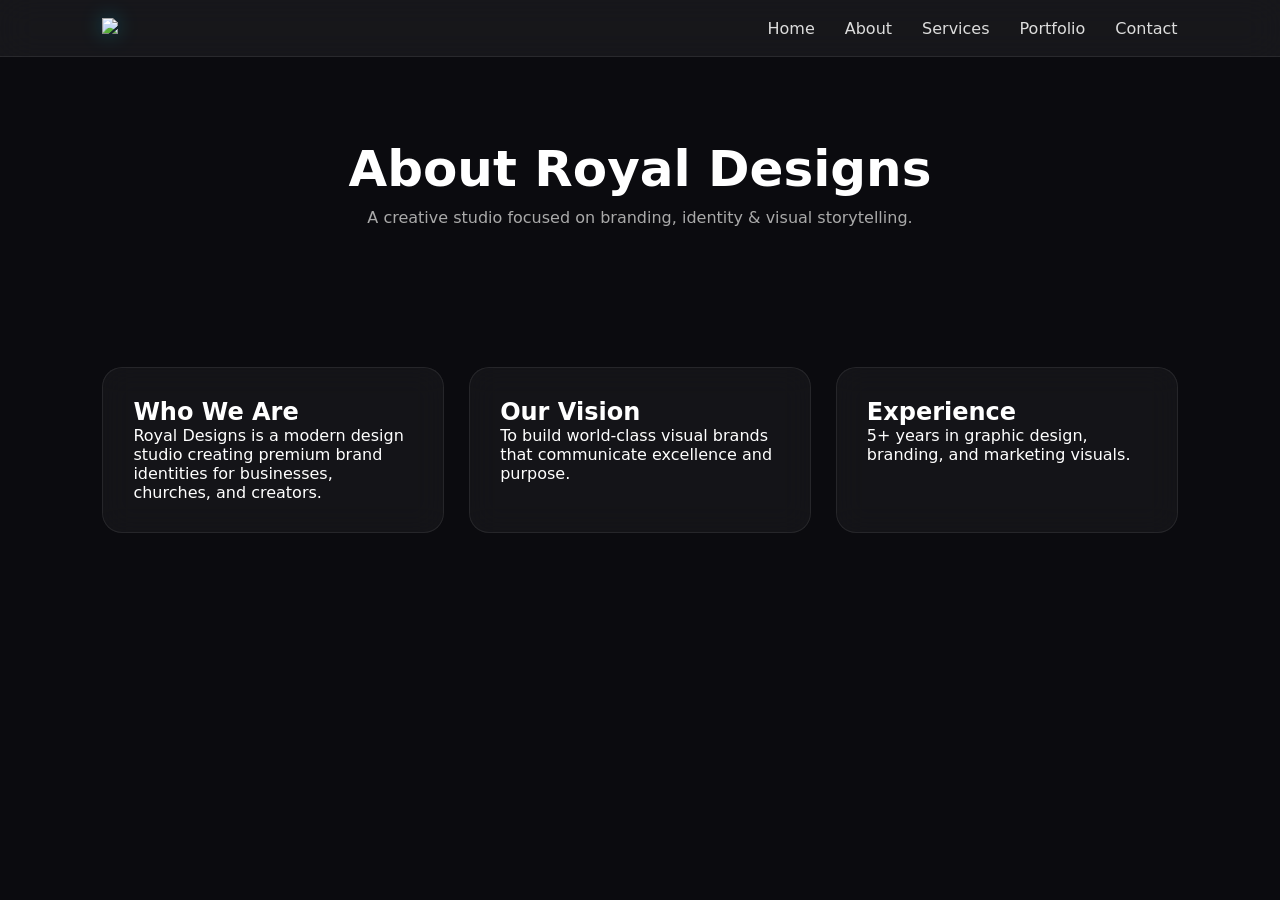
==== about.html @ 1e51bee1 "Add files via upload" ====
<!DOCTYPE html>
<html lang="en">
<head>
<meta charset="UTF-8">
<title>About - Royal Designs</title>
<link rel="stylesheet" href="style.css">
<link href="https://cdnjs.cloudflare.com/ajax/libs/font-awesome/6.7.1/css/all.min.css" rel="stylesheet">
</head>

<body>

<!-- NAV (same as main) -->
<nav>
    <div class="logo">
        <img src="images/logo1.png" class="logo-img">
    </div>

    <ul>
        <li><a href="index.html">Home</a></li>
        <li><a href="about.html">About</a></li>
        <li><a href="services.html">Services</a></li>
        <li><a href="portfolio.html">Portfolio</a></li>
        <li><a href="contact.html">Contact</a></li>
    </ul>
</nav>

<section class="page-hero">
    <h1 class="reveal">About Royal Designs</h1>
    <p class="reveal">A creative studio focused on branding, identity & visual storytelling.</p>
</section>

<section class="glass-section">

<div class="glass-card reveal">
<h2>Who We Are</h2>
<p>Royal Designs is a modern design studio creating premium brand identities for businesses, churches, and creators.</p>
</div>

<div class="glass-card reveal">
<h2>Our Vision</h2>
<p>To build world-class visual brands that communicate excellence and purpose.</p>
</div>

<div class="glass-card reveal">
<h2>Experience</h2>
<p>5+ years in graphic design, branding, and marketing visuals.</p>
</div>

</section>

</body>
</html>
---- style.css ----
*{
margin:0;
padding:0;
box-sizing:border-box;
font-family:Inter, system-ui, -apple-system, BlinkMacSystemFont, "Segoe UI", Roboto, Arial, sans-serif;
}

body{
background:#0b0b0f;
color:white;
overflow-x:hidden;
}

/* NAV - GLASS EFFECT */
nav{
position:fixed;
top:0;
width:100%;
display:flex;
justify-content:space-between;
align-items:center;
padding:18px 8%;
background:rgba(255,255,255,0.05);
backdrop-filter:blur(18px);
border-bottom:1px solid rgba(255,255,255,0.08);
z-index:1000;
}

.logo-img{
width:55px;
filter:drop-shadow(0 0 10px rgba(0,212,255,0.3));
}

nav ul{
display:flex;
list-style:none;
gap:30px;
}

nav ul li a{
color:#ddd;
text-decoration:none;
font-weight:500;
transition:.3s;
position:relative;
}

nav ul li a:hover{
color:#00d4ff;
text-shadow:0 0 10px rgba(0,212,255,0.6);
}

/* HERO */
.hero{
height:100vh;
display:flex;
align-items:center;
padding:0 8%;
}

.hero-text{
max-width:750px;
}

.tag{
color:#00d4ff;
letter-spacing:4px;
font-size:12px;
opacity:0.8;
}

.hero h1{
font-size:78px;
font-weight:800;
letter-spacing:-2px;
font-family:system-ui;
}

.hero h1 span{
color:#00d4ff;
text-shadow:0 0 25px rgba(0,212,255,0.6);
}

.hero h2{
font-size:22px;
font-weight:400;
color:#cfcfcf;
margin-top:10px;
}

.description{
margin-top:20px;
color:#aaa;
line-height:1.7;
max-width:600px;
}

/* BUTTONS - APPLE/Nike STYLE */
.buttons{
display:flex;
gap:15px;
margin-top:30px;
}

.btn{
padding:14px 34px;
border-radius:999px;
background:#00d4ff;
color:black;
text-decoration:none;
font-weight:600;
transition:.3s;
box-shadow:0 0 0 rgba(0,212,255,0);
}

.btn:hover{
transform:translateY(-3px);
box-shadow:
0 0 25px rgba(0,212,255,0.8),
0 0 60px rgba(0,212,255,0.4);
}

.btn-outline{
padding:14px 34px;
border-radius:999px;
border:1px solid rgba(255,255,255,0.2);
color:white;
text-decoration:none;
transition:.3s;
backdrop-filter:blur(10px);
background:rgba(255,255,255,0.03);
}

.btn-outline:hover{
border-color:#00d4ff;
box-shadow:0 0 25px rgba(0,212,255,0.5);
color:#00d4ff;
}

/* GLASS SECTIONS */
section{
padding:110px 8%;
}

.section-title{
text-align:center;
font-size:40px;
font-weight:700;
letter-spacing:-1px;
margin-bottom:50px;
}

/* ABOUT GLASS CARD */
.about p{
max-width:700px;
margin:auto;
text-align:center;
padding:30px;
border-radius:20px;
background:rgba(255,255,255,0.04);
backdrop-filter:blur(15px);
border:1px solid rgba(255,255,255,0.08);
color:#bbb;
}

/* SERVICES */
.grid{
display:grid;
grid-template-columns:repeat(auto-fit,minmax(240px,1fr));
gap:25px;
}

.card{
padding:30px;
border-radius:20px;
background:rgba(255,255,255,0.04);
backdrop-filter:blur(18px);
border:1px solid rgba(255,255,255,0.08);
text-align:center;
transition:.3s;
}

.card i{
font-size:40px;
color:#00d4ff;
margin-bottom:15px;
}

.card:hover{
transform:translateY(-8px);
box-shadow:0 0 25px rgba(0,212,255,0.3);
border-color:#00d4ff;
}

/* PORTFOLIO */
.project{
height:220px;
border-radius:20px;
background:rgba(255,255,255,0.03);
backdrop-filter:blur(15px);
border:1px solid rgba(255,255,255,0.08);
display:flex;
align-items:center;
justify-content:center;
font-weight:600;
transition:.3s;
}

.project:hover{
transform:scale(1.05);
box-shadow:0 0 35px rgba(0,212,255,0.4);
border-color:#00d4ff;
color:#00d4ff;
}

/* CONTACT */
.contact{
text-align:center;
}

.contact p{
color:#aaa;
margin-bottom:20px;
}

/* FOOTER */
footer{
text-align:center;
padding:30px;
background:rgba(255,255,255,0.02);
border-top:1px solid rgba(255,255,255,0.05);
.socials-section{
text-align:center;
padding:100px 8%;
background:rgba(255,255,255,0.02);
border-top:1px solid rgba(255,255,255,0.05);
border-bottom:1px solid rgba(255,255,255,0.05);
backdrop-filter:blur(15px);
}

/* Title */
.socials-section h2{
font-size:38px;
margin-bottom:20px;
letter-spacing:-1px;
font-weight:700;
}

/* Social links container */
.socials{
display:flex;
justify-content:center;
gap:25px;
flex-wrap:wrap;
margin:25px 0;
}

/* Social buttons */
.socials a{
display:flex;
align-items:center;
gap:10px;
padding:14px 22px;
border-radius:999px;

background:rgba(255,255,255,0.04);
border:1px solid rgba(255,255,255,0.08);

color:#ccc;
text-decoration:none;
font-weight:500;

transition:0.3s ease;
backdrop-filter:blur(10px);
}

/* Icons */
.socials a i{
font-size:18px;
color:#00d4ff;
transition:0.3s;
}

/* Hover effect (neon glow) */
.socials a:hover{
transform:translateY(-4px);
border-color:#00d4ff;
box-shadow:0 0 25px rgba(0,212,255,0.4);
color:#00d4ff;
}

.socials a:hover i{
color:#00d4ff;
text-shadow:0 0 10px rgba(0,212,255,0.6);
}

/* Phone text */
.socials-section p{
margin-top:20px;
color:#aaa;
font-size:15px;
}
}

/* ANIMATION */
.reveal{
opacity:0;
transform:translateY(30px);
animation:fadeUp 1s ease forwards;
}

.reveal-1{animation-delay:.2s;}
.reveal-2{animation-delay:.4s;}
.reveal-3{animation-delay:.6s;}
.reveal-4{animation-delay:.8s;}
.reveal-5{animation-delay:1s;}

@keyframes fadeUp{
to{
opacity:1;
transform:translateY(0);
}
}

/* MOBILE */
@media(max-width:768px){
.hero h1{font-size:48px;}
.hero{text-align:center;flex-direction:column;}
.buttons{justify-content:center;}
}

/* PAGE HERO */
.page-hero{
padding:140px 8% 60px;
text-align:center;
}

.page-hero h1{
font-size:50px;
font-weight:800;
}

.page-hero p{
color:#aaa;
margin-top:10px;
}

/* GLASS SECTION */
.glass-section{
padding:80px 8%;
display:grid;
grid-template-columns:repeat(auto-fit,minmax(300px,1fr));
gap:25px;
}

.glass-card{
background:rgba(255,255,255,0.04);
backdrop-filter:blur(15px);
border:1px solid rgba(255,255,255,0.08);
padding:30px;
border-radius:20px;
transition:.3s;
}

.glass-card:hover{
transform:translateY(-5px);
border-color:#00d4ff;
box-shadow:0 0 20px rgba(0,212,255,0.3);
}
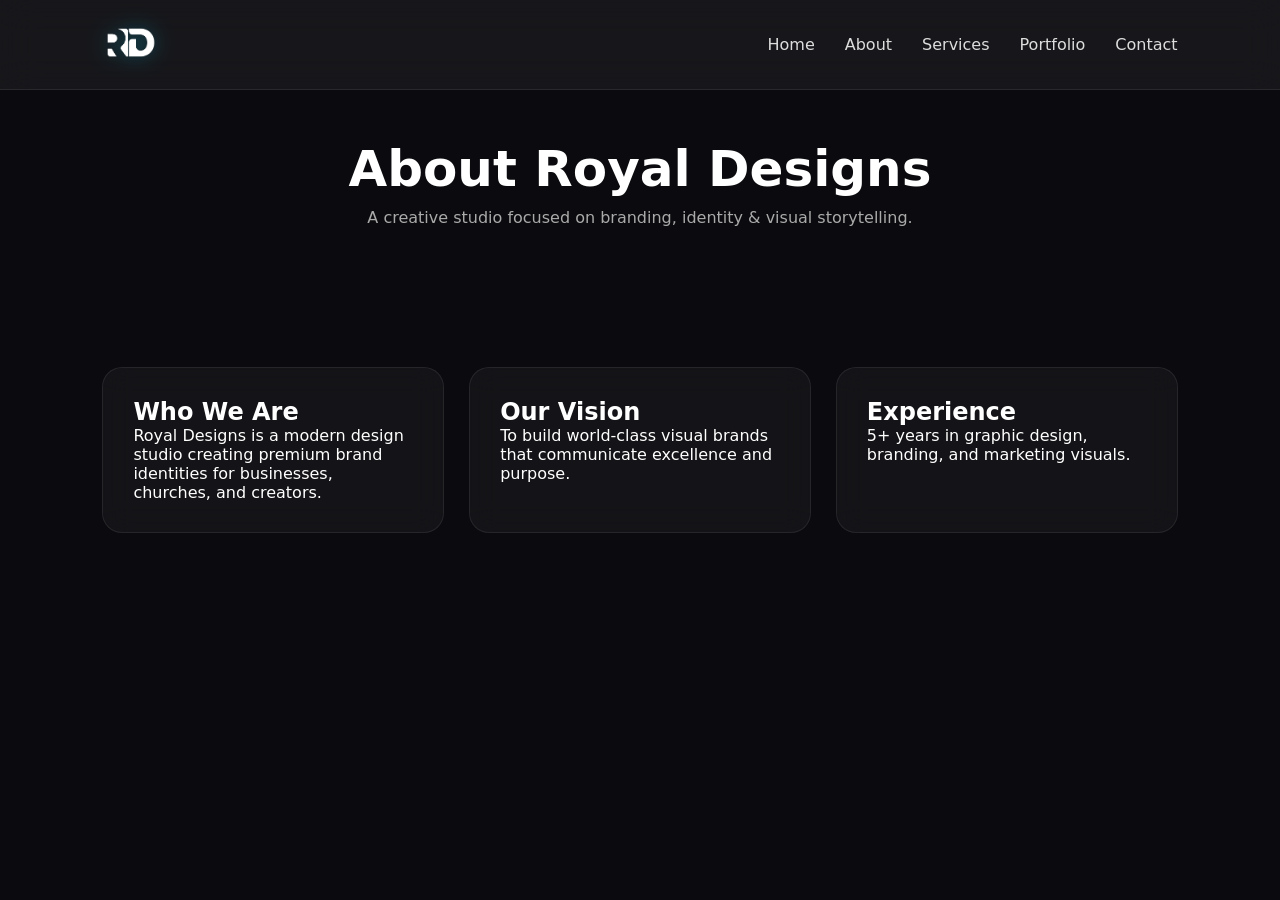
==== commit ec10ac12: "message" ====
--- a/about.html
+++ b/about.html
@@ -1,6 +1,7 @@
 <!DOCTYPE html>
 <html lang="en">
 <head>
+    <meta name="viewport" content="width=device-width, initial-scale=1.0">
 <meta charset="UTF-8">
 <title>About - Royal Designs</title>
 <link rel="stylesheet" href="style.css">
@@ -12,7 +13,7 @@
 <!-- NAV (same as main) -->
 <nav>
     <div class="logo">
-        <img src="images/logo1.png" class="logo-img">
+        <img src="logo1.png" class="logo-img">
     </div>
 
     <ul>
--- a/style.css
+++ b/style.css
@@ -43,6 +43,13 @@
 font-weight:500;
 transition:.3s;
 position:relative;
+}
+nav {
+  display: flex;
+  justify-content: space-between;
+  align-items: center;
+  padding: 15px 8%;
+  flex-wrap: wrap;
 }
 
 nav ul li a:hover{
@@ -366,4 +373,339 @@
 transform:translateY(-5px);
 border-color:#00d4ff;
 box-shadow:0 0 20px rgba(0,212,255,0.3);
+}
+/* ================= HERO V2 ================= */
+
+.hero{
+
+height:100vh;
+
+display:flex;
+
+justify-content:center;
+
+align-items:center;
+
+text-align:center;
+
+position:relative;
+
+overflow:hidden;
+
+padding:0 8%;
+
+}
+
+/* GRID */
+
+.background-grid{
+
+position:absolute;
+
+width:100%;
+
+height:100%;
+
+background:
+
+linear-gradient(rgba(255,255,255,.03) 1px, transparent 1px),
+
+linear-gradient(90deg, rgba(255,255,255,.03) 1px, transparent 1px);
+
+background-size:70px 70px;
+
+opacity:.35;
+
+}
+
+/* BLURS */
+
+.blur{
+
+position:absolute;
+
+border-radius:50%;
+
+filter:blur(120px);
+
+opacity:.5;
+
+}
+
+.blur1{
+
+width:350px;
+
+height:350px;
+
+background:#00d4ff;
+
+top:-80px;
+
+left:-100px;
+
+}
+
+.blur2{
+
+width:300px;
+
+height:300px;
+
+background:#0048ff;
+
+bottom:-100px;
+
+right:-60px;
+
+}
+
+/* CONTENT */
+
+.hero-content{
+
+position:relative;
+
+z-index:5;
+
+max-width:900px;
+
+}
+
+.hero-tag{
+
+letter-spacing:4px;
+
+font-size:14px;
+
+color:#00d4ff;
+
+margin-bottom:20px;
+
+text-transform:uppercase;
+
+animation:fadeUp .8s ease;
+
+}
+
+.hero h1{
+
+font-size:90px;
+
+font-weight:900;
+
+line-height:.95;
+
+letter-spacing:-4px;
+
+margin-bottom:30px;
+
+animation:fadeUp 1s ease;
+
+}
+
+.hero h1 span{
+
+color:#00d4ff;
+
+text-shadow:
+
+0 0 20px rgba(0,212,255,.4),
+
+0 0 60px rgba(0,212,255,.25);
+
+}
+
+.hero-description{
+
+max-width:650px;
+
+margin:auto;
+
+font-size:19px;
+
+line-height:1.8;
+
+color:#bfbfbf;
+
+animation:fadeUp 1.2s ease;
+
+}
+
+/* BUTTONS */
+
+.hero-buttons{
+
+display:flex;
+
+justify-content:center;
+
+gap:20px;
+
+margin-top:45px;
+
+flex-wrap:wrap;
+
+}
+
+.btn-primary{
+
+background:#00d4ff;
+
+padding:16px 38px;
+
+border-radius:100px;
+
+color:#000;
+
+font-weight:700;
+
+text-decoration:none;
+
+transition:.4s;
+
+}
+
+.btn-primary:hover{
+
+transform:translateY(-5px);
+
+box-shadow:
+
+0 0 20px rgba(0,212,255,.7),
+
+0 0 60px rgba(0,212,255,.4);
+
+}
+
+.btn-secondary{
+
+padding:16px 38px;
+
+border-radius:100px;
+
+border:1px solid rgba(255,255,255,.15);
+
+color:#fff;
+
+text-decoration:none;
+
+background:rgba(255,255,255,.03);
+
+backdrop-filter:blur(12px);
+
+transition:.4s;
+
+}
+
+.btn-secondary:hover{
+
+border-color:#00d4ff;
+
+box-shadow:0 0 25px rgba(0,212,255,.3);
+
+}
+
+/* NAV BUTTON */
+
+.nav-btn{
+
+padding:12px 25px;
+
+border-radius:100px;
+
+background:#00d4ff;
+
+text-decoration:none;
+
+color:#000;
+
+font-weight:600;
+
+transition:.3s;
+
+}
+
+.nav-btn:hover{
+
+box-shadow:0 0 20px rgba(0,212,255,.6);
+
+}
+@media (max-width: 768px) {
+  nav {
+    flex-direction: column;
+    align-items: flex-start;
+  }
+
+  .nav-links {
+    display: flex;
+    flex-direction: column;
+    width: 100%;
+  }
+
+  body {
+    font-size: 14px;
+  }
+}
+
+/* SCROLL */
+
+.scroll{
+
+position:absolute;
+
+bottom:35px;
+
+left:50%;
+
+transform:translateX(-50%);
+
+font-size:12px;
+
+letter-spacing:4px;
+
+opacity:.6;
+
+animation:float 2s infinite;
+
+}
+
+@keyframes float{
+
+50%{
+
+transform:translate(-50%,10px);
+
+}
+
+}
+
+@media(max-width:900px){
+
+.hero h1{
+
+font-size:58px;
+
+letter-spacing:-2px;
+
+}
+
+.hero-description{
+
+font-size:17px;
+
+}
+
+nav ul{
+
+display:none;
+
+}
+
+.nav-btn{
+
+display:none;
+
+}
+
 }
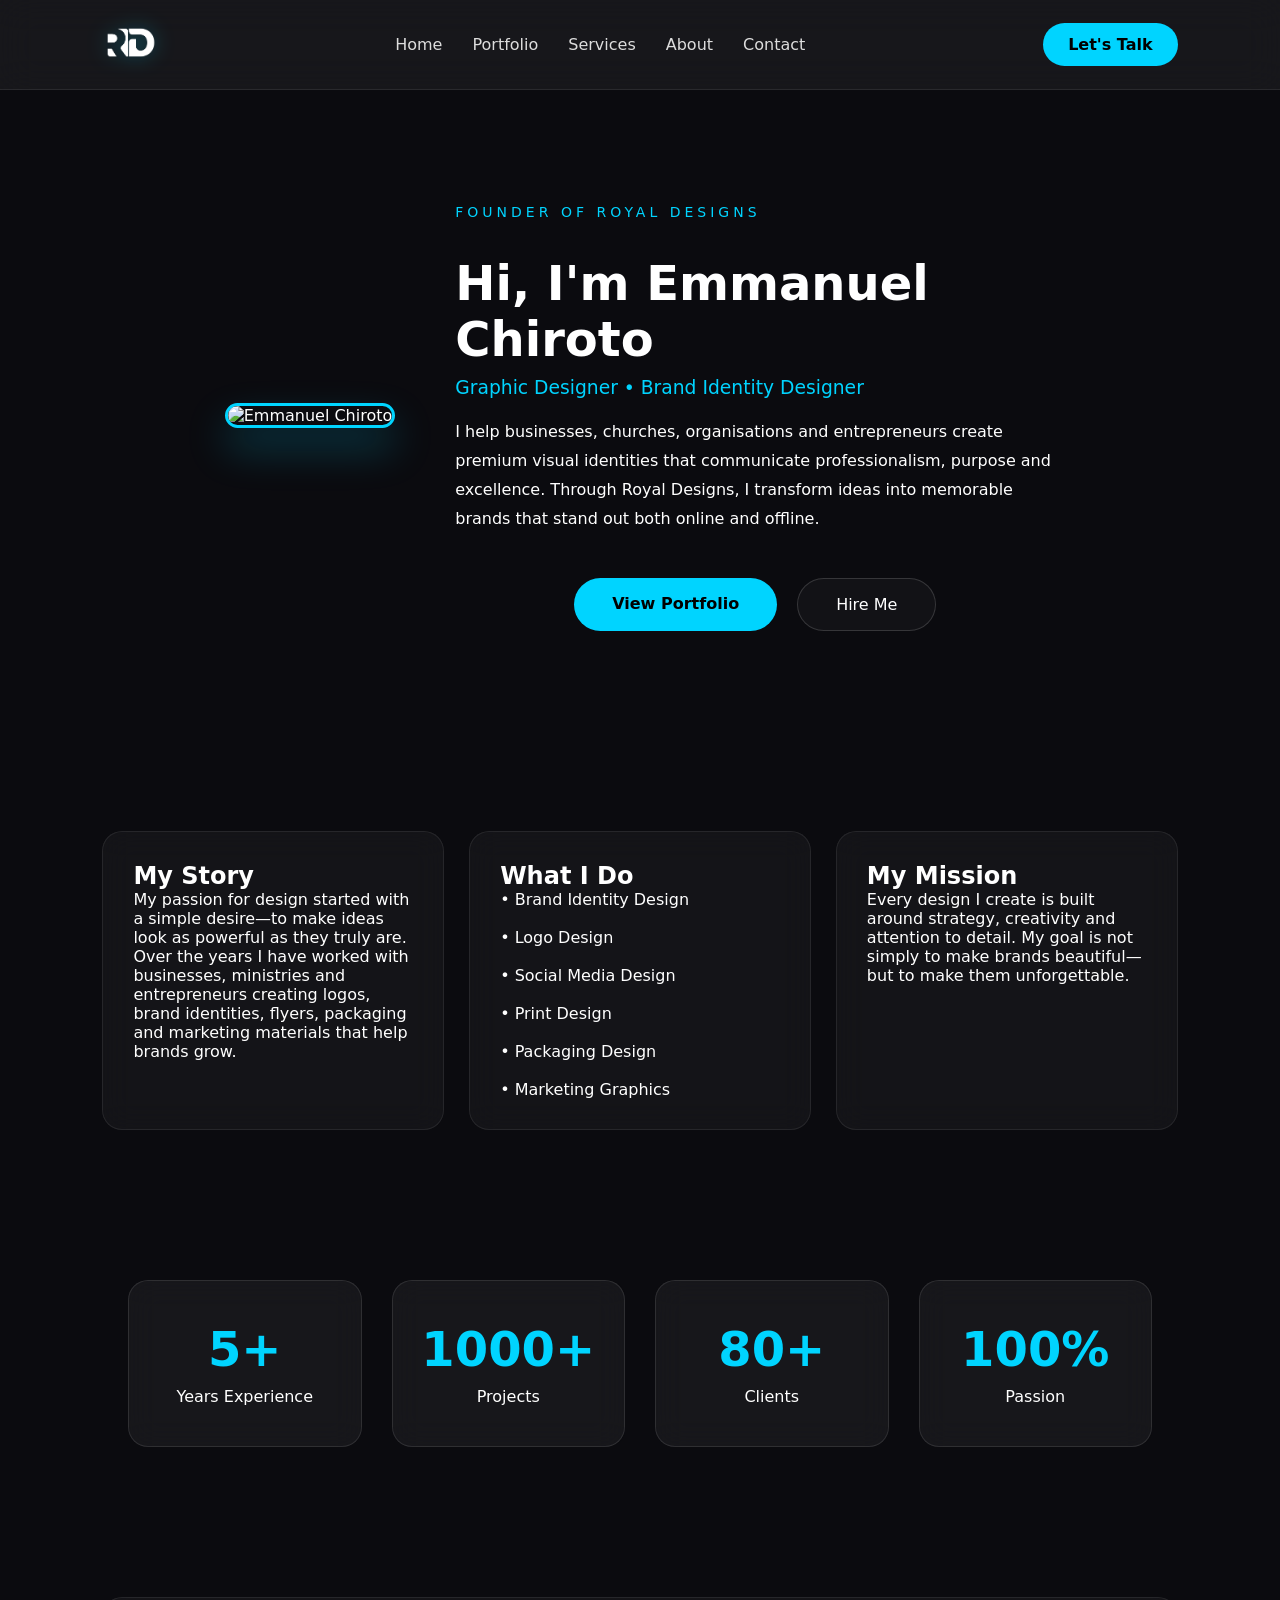
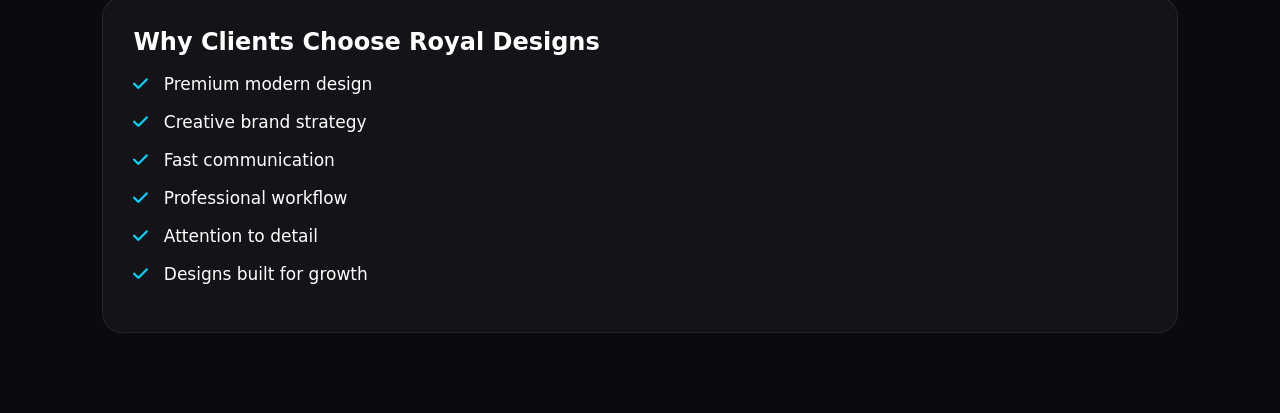
==== commit c7022333: "Updated homepage design" ====
--- a/about.html
+++ b/about.html
@@ -1,53 +1,222 @@
 <!DOCTYPE html>
 <html lang="en">
+
 <head>
+    <meta charset="UTF-8">
     <meta name="viewport" content="width=device-width, initial-scale=1.0">
-<meta charset="UTF-8">
-<title>About - Royal Designs</title>
-<link rel="stylesheet" href="style.css">
-<link href="https://cdnjs.cloudflare.com/ajax/libs/font-awesome/6.7.1/css/all.min.css" rel="stylesheet">
+
+    <title>About - Royal Designs</title>
+
+    <link rel="stylesheet" href="style.css">
+
+    <link href="https://fonts.googleapis.com/css2?family=Playfair+Display:wght@500;600;700&family=Inter:wght@300;400;500;600&display=swap" rel="stylesheet">
+
+    <link rel="stylesheet" href="https://cdnjs.cloudflare.com/ajax/libs/font-awesome/6.7.1/css/all.min.css">
 </head>
 
 <body>
 
-<!-- NAV (same as main) -->
+<!-- ================= NAVIGATION ================= -->
+
 <nav>
-    <div class="logo">
-        <img src="logo1.png" class="logo-img">
-    </div>
-
-    <ul>
+
+    <a href="index.html" class="logo">
+        <img src="logo1.png" alt="Royal Designs" class="logo-img">
+    </a>
+
+    <ul class="nav-links">
         <li><a href="index.html">Home</a></li>
+        <li><a href="portfolio.html">Portfolio</a></li>
+        <li><a href="services.html">Services</a></li>
         <li><a href="about.html">About</a></li>
-        <li><a href="services.html">Services</a></li>
-        <li><a href="portfolio.html">Portfolio</a></li>
         <li><a href="contact.html">Contact</a></li>
     </ul>
+
+    <a href="contact.html" class="nav-btn">Let's Talk</a>
+
+    <div class="menu-toggle">
+        <i class="fas fa-bars"></i>
+    </div>
+
 </nav>
 
-<section class="page-hero">
-    <h1 class="reveal">About Royal Designs</h1>
-    <p class="reveal">A creative studio focused on branding, identity & visual storytelling.</p>
-</section>
+
+
+
+
+<!-- ================= ABOUT HERO ================= -->
+
+<section class="about-hero">
+
+    <div class="about-image reveal">
+        <img src="emmanuel.jpg" alt="Emmanuel Chiroto">
+    </div>
+
+    <div class="about-content reveal">
+
+        <p class="hero-tag">FOUNDER OF ROYAL DESIGNS</p>
+
+        <h1>
+            Hi, I'm
+            <span>Emmanuel Chiroto</span>
+        </h1>
+
+        <h3>Graphic Designer • Brand Identity Designer</h3>
+
+        <p>
+
+            I help businesses, churches, organisations and entrepreneurs create premium visual
+            identities that communicate professionalism, purpose and excellence.
+
+            Through Royal Designs, I transform ideas into memorable brands that
+            stand out both online and offline.
+
+        </p>
+
+        <div class="hero-buttons">
+
+            <a href="portfolio.html" class="btn-primary">
+                View Portfolio
+            </a>
+
+            <a href="contact.html" class="btn-secondary">
+                Hire Me
+            </a>
+
+        </div>
+
+    </div>
+
+</section>
+
+
+
+
+
+<!-- ================= STORY ================= -->
 
 <section class="glass-section">
 
+    <div class="glass-card reveal">
+
+        <h2>My Story</h2>
+
+        <p>
+
+            My passion for design started with a simple desire—to make ideas
+            look as powerful as they truly are.
+
+            Over the years I have worked with businesses, ministries and
+            entrepreneurs creating logos, brand identities, flyers,
+            packaging and marketing materials that help brands grow.
+
+        </p>
+
+    </div>
+
+    <div class="glass-card reveal">
+
+        <h2>What I Do</h2>
+
+        <p>
+
+            • Brand Identity Design<br><br>
+
+            • Logo Design<br><br>
+
+            • Social Media Design<br><br>
+
+            • Print Design<br><br>
+
+            • Packaging Design<br><br>
+
+            • Marketing Graphics
+
+        </p>
+
+    </div>
+
+    <div class="glass-card reveal">
+
+        <h2>My Mission</h2>
+
+        <p>
+
+            Every design I create is built around strategy,
+            creativity and attention to detail.
+
+            My goal is not simply to make brands beautiful—
+            but to make them unforgettable.
+
+        </p>
+
+    </div>
+
+</section>
+
+
+
+
+
+<!-- ================= STATS ================= -->
+
+<section class="stats-section">
+
+    <div class="stat reveal">
+        <h2>5+</h2>
+        <p>Years Experience</p>
+    </div>
+
+    <div class="stat reveal">
+        <h2>1000+</h2>
+        <p>Projects</p>
+    </div>
+
+    <div class="stat reveal">
+        <h2>80+</h2>
+        <p>Clients</p>
+    </div>
+
+    <div class="stat reveal">
+        <h2>100%</h2>
+        <p>Passion</p>
+    </div>
+
+</section>
+
+
+
+
+
+<!-- ================= WHY ME ================= -->
+
+<section class="glass-section">
+
 <div class="glass-card reveal">
-<h2>Who We Are</h2>
-<p>Royal Designs is a modern design studio creating premium brand identities for businesses, churches, and creators.</p>
+
+<h2>Why Clients Choose Royal Designs</h2>
+
+<ul class="about-list">
+
+<li><i class="fas fa-check"></i> Premium modern design</li>
+
+<li><i class="fas fa-check"></i> Creative brand strategy</li>
+
+<li><i class="fas fa-check"></i> Fast communication</li>
+
+<li><i class="fas fa-check"></i> Professional workflow</li>
+
+<li><i class="fas fa-check"></i> Attention to detail</li>
+
+<li><i class="fas fa-check"></i> Designs built for growth</li>
+
+</ul>
+
 </div>
 
-<div class="glass-card reveal">
-<h2>Our Vision</h2>
-<p>To build world-class visual brands that communicate excellence and purpose.</p>
-</div>
-
-<div class="glass-card reveal">
-<h2>Experience</h2>
-<p>5+ years in graphic design, branding, and marketing visuals.</p>
-</div>
-
-</section>
+</section>
+
+</script>
 
 </body>
 </html>
--- a/style.css
+++ b/style.css
@@ -6,9 +6,14 @@
 }
 
 body{
-background:#0b0b0f;
-color:white;
-overflow-x:hidden;
+    background:#0b0b0f;
+    color:white;
+    overflow-x:hidden;
+    padding-top:85px;
+}
+
+body {
+  padding-top: 80px;
 }
 
 /* NAV - GLASS EFFECT */
@@ -25,7 +30,12 @@
 border-bottom:1px solid rgba(255,255,255,0.08);
 z-index:1000;
 }
-
+nav {
+  display: flex;
+  justify-content: space-between;
+  align-items: center;
+  flex-wrap: wrap;
+}
 .logo-img{
 width:55px;
 filter:drop-shadow(0 0 10px rgba(0,212,255,0.3));
@@ -44,6 +54,11 @@
 transition:.3s;
 position:relative;
 }
+@media (max-width: 768px) {
+  .nav-links {
+    display: none;
+  }
+}
 nav {
   display: flex;
   justify-content: space-between;
@@ -57,14 +72,11 @@
 text-shadow:0 0 10px rgba(0,212,255,0.6);
 }
 
+
 /* HERO */
 .hero{
-height:100vh;
-display:flex;
-align-items:center;
-padding:0 8%;
-}
-
+    padding:20px 6% 60px;
+}
 .hero-text{
 max-width:750px;
 }
@@ -77,10 +89,22 @@
 }
 
 .hero h1{
-font-size:78px;
-font-weight:800;
-letter-spacing:-2px;
-font-family:system-ui;
+    font-size:90px;
+}
+
+@media(max-width:768px){
+
+.hero h1{
+    font-size:52px;
+    line-height:1;
+    letter-spacing:-2px;
+}
+
+.hero-description{
+    font-size:16px;
+    line-height:1.7;
+}
+
 }
 
 .hero h1 span{
@@ -230,19 +254,455 @@
 margin-bottom:20px;
 }
 
-/* FOOTER */
+
+/* ANIMATION */
+.reveal{
+opacity:0;
+transform:translateY(30px);
+animation:fadeUp 1s ease forwards;
+}
+
+.reveal-1{animation-delay:.2s;}
+.reveal-2{animation-delay:.4s;}
+.reveal-3{animation-delay:.6s;}
+.reveal-4{animation-delay:.8s;}
+.reveal-5{animation-delay:1s;}
+
+@keyframes fadeUp{
+to{
+opacity:1;
+transform:translateY(0);
+}
+}
+
+/* MOBILE */
+@media(max-width:768px){
+.hero h1{font-size:48px;}
+.hero{text-align:center;flex-direction:column;}
+.buttons{justify-content:center;}
+}
+
+/* PAGE HERO */
+.page-hero{
+padding:140px 8% 60px;
+text-align:center;
+}
+
+.page-hero h1{
+font-size:50px;
+font-weight:800;
+}
+
+.page-hero p{
+color:#aaa;
+margin-top:10px;
+}
+
+/* GLASS SECTION */
+.glass-section{
+padding:80px 8%;
+display:grid;
+grid-template-columns:repeat(auto-fit,minmax(300px,1fr));
+gap:25px;
+}
+
+.glass-card{
+background:rgba(255,255,255,0.04);
+backdrop-filter:blur(15px);
+border:1px solid rgba(255,255,255,0.08);
+padding:30px;
+border-radius:20px;
+transition:.3s;
+}
+
+.glass-card:hover{
+transform:translateY(-5px);
+border-color:#00d4ff;
+box-shadow:0 0 20px rgba(0,212,255,0.3);
+}
+/* ================= HERO V2 ================= */
+
+.hero{
+
+height:100vh;
+
+display:flex;
+
+justify-content:center;
+
+align-items:center;
+
+text-align:center;
+
+position:relative;
+
+overflow:hidden;
+
+padding:0 8%;
+
+}
+
+/* GRID */
+
+.background-grid{
+
+position:absolute;
+
+width:100%;
+
+height:100%;
+
+background:
+
+linear-gradient(rgba(255,255,255,.03) 1px, transparent 1px),
+
+linear-gradient(90deg, rgba(255,255,255,.03) 1px, transparent 1px);
+
+background-size:70px 70px;
+
+opacity:.35;
+
+}
+
+/* BLURS */
+
+.blur{
+
+position:absolute;
+
+border-radius:50%;
+
+filter:blur(120px);
+
+opacity:.5;
+
+}
+
+.blur1{
+
+width:350px;
+
+height:350px;
+
+background:#00d4ff;
+
+top:-80px;
+
+left:-100px;
+
+}
+
+.blur2{
+
+width:300px;
+
+height:300px;
+
+background:#0048ff;
+
+bottom:-100px;
+
+right:-60px;
+
+}
+
+/* CONTENT */
+
+.hero-content{
+
+position:relative;
+
+z-index:5;
+
+max-width:900px;
+
+}
+
+.hero-tag{
+
+letter-spacing:4px;
+
+font-size:14px;
+
+color:#00d4ff;
+
+margin-bottom:20px;
+
+text-transform:uppercase;
+
+animation:fadeUp .8s ease;
+
+}
+
+.hero h1{
+
+font-size:90px;
+
+font-weight:900;
+
+line-height:.95;
+
+letter-spacing:-4px;
+
+margin-bottom:30px;
+
+animation:fadeUp 1s ease;
+
+}
+
+.hero h1 span{
+
+color:#00d4ff;
+
+text-shadow:
+
+0 0 20px rgba(0,212,255,.4),
+
+0 0 60px rgba(0,212,255,.25);
+
+}
+
+.hero-description{
+
+max-width:650px;
+
+margin:auto;
+
+font-size:19px;
+
+line-height:1.8;
+
+color:#bfbfbf;
+
+animation:fadeUp 1.2s ease;
+
+}
+
+/* BUTTONS */
+
+.hero-buttons{
+
+display:flex;
+
+justify-content:center;
+
+gap:20px;
+
+margin-top:45px;
+
+flex-wrap:wrap;
+
+}
+
+.btn-primary{
+
+background:#00d4ff;
+
+padding:16px 38px;
+
+border-radius:100px;
+
+color:#000;
+
+font-weight:700;
+
+text-decoration:none;
+
+transition:.4s;
+
+}
+
+.btn-primary:hover{
+
+transform:translateY(-5px);
+
+box-shadow:
+
+0 0 20px rgba(0,212,255,.7),
+
+0 0 60px rgba(0,212,255,.4);
+
+}
+
+.btn-secondary{
+
+padding:16px 38px;
+
+border-radius:100px;
+
+border:1px solid rgba(255,255,255,.15);
+
+color:#fff;
+
+text-decoration:none;
+
+background:rgba(255,255,255,.03);
+
+backdrop-filter:blur(12px);
+
+transition:.4s;
+
+}
+
+.btn-secondary:hover{
+
+border-color:#00d4ff;
+
+box-shadow:0 0 25px rgba(0,212,255,.3);
+
+}
+
+/* NAV BUTTON */
+
+.nav-btn{
+
+padding:12px 25px;
+
+border-radius:100px;
+
+background:#00d4ff;
+
+text-decoration:none;
+
+color:#000;
+
+font-weight:600;
+
+transition:.3s;
+
+}
+
+.nav-btn:hover{
+
+box-shadow:0 0 20px rgba(0,212,255,.6);
+
+}
+@media (max-width: 768px) {
+  nav {
+    flex-direction: column;
+    align-items: flex-start;
+  }
+
+  .nav-links {
+    display: flex;
+    flex-direction: column;
+    width: 100%;
+  }
+
+  body {
+    font-size: 14px;
+  }
+}
+
+/* SCROLL */
+
+.scroll{
+
+position:absolute;
+
+bottom:35px;
+
+left:50%;
+
+transform:translateX(-50%);
+
+font-size:12px;
+
+letter-spacing:4px;
+
+opacity:.6;
+
+animation:float 2s infinite;
+
+}
+
+@keyframes float{
+
+50%{
+
+transform:translate(-50%,10px);
+
+}
+
+}
+
+@media (max-width: 900px) {
+
+  nav {
+    flex-direction: row;
+    align-items: center;
+    padding: 15px 8%;
+  }
+
+  nav ul {
+    display: flex;
+    flex-direction: row;   /* 👈 makes it sideways */
+    gap: 15px;
+    width: auto;
+    margin-left: auto;
+  }
+
+  nav ul li a {
+    font-size: 14px;
+  }
+
+  .nav-btn {
+    display: none; /* optional: hides button to save space */
+  }
+}
+/* ================= FOOTER ================= */
+
 footer{
-text-align:center;
-padding:30px;
-background:rgba(255,255,255,0.02);
-border-top:1px solid rgba(255,255,255,0.05);
+    text-align:center;
+    padding:30px;
+    background:rgba(255,255,255,0.02);
+    border-top:1px solid rgba(255,255,255,0.05);
+}
+
 .socials-section{
-text-align:center;
-padding:100px 8%;
-background:rgba(255,255,255,0.02);
-border-top:1px solid rgba(255,255,255,0.05);
-border-bottom:1px solid rgba(255,255,255,0.05);
-backdrop-filter:blur(15px);
+    text-align:center;
+    padding:80px 8%;
+    background:rgba(255,255,255,0.02);
+    border-top:1px solid rgba(255,255,255,0.05);
+    border-bottom:1px solid rgba(255,255,255,0.05);
+    backdrop-filter:blur(15px);
+}
+
+.socials-section h2{
+    font-size:38px;
+    margin-bottom:20px;
+}
+
+.socials{
+    display:flex;
+    justify-content:center;
+    gap:25px;
+    flex-wrap:wrap;
+    margin:25px 0;
+}
+
+.socials a{
+    display:flex;
+    align-items:center;
+    gap:10px;
+    padding:14px 22px;
+    border-radius:999px;
+    background:rgba(255,255,255,.04);
+    border:1px solid rgba(255,255,255,.08);
+    color:#ccc;
+    text-decoration:none;
+    transition:.3s;
+}
+
+.socials a:hover{
+    transform:translateY(-4px);
+    border-color:#00d4ff;
+    color:#00d4ff;
+}
+
+.socials-section p{
+    margin-top:20px;
+    color:#aaa;
 }
 
 /* Title */
@@ -307,405 +767,750 @@
 color:#aaa;
 font-size:15px;
 }
-}
-
-/* ANIMATION */
-.reveal{
-opacity:0;
-transform:translateY(30px);
-animation:fadeUp 1s ease forwards;
-}
-
-.reveal-1{animation-delay:.2s;}
-.reveal-2{animation-delay:.4s;}
-.reveal-3{animation-delay:.6s;}
-.reveal-4{animation-delay:.8s;}
-.reveal-5{animation-delay:1s;}
-
-@keyframes fadeUp{
-to{
-opacity:1;
-transform:translateY(0);
-}
-}
+/* =========================
+   RESPONSIVE NAVBAR
+========================= */
+
+.menu-toggle{
+    display:none;
+    font-size:28px;
+    color:white;
+    cursor:pointer;
+}
+@media (max-width:768px){
+
+.menu-toggle{
+    display:flex;
+    align-items:center;
+    justify-content:center;
+    font-size:24px;
+    cursor:pointer;
+    z-index:1001;
+}
+
+.nav-btn{
+    display:none;
+}
+
+.nav-links{
+    position:fixed;
+    top:0;
+    right:-260px;
+
+    width:250px;
+    height:100vh;
+
+    background:rgba(15,15,20,.98);
+    backdrop-filter:blur(20px);
+
+    display:flex;
+    flex-direction:column;
+    align-items:flex-start;
+
+    padding:100px 30px;
+
+    gap:25px;
+
+    transition:.35s ease;
+
+    z-index:999;
+}
+
+.nav-links.active{
+    right:0;
+}
+
+.nav-links li{
+    list-style:none;
+}
+
+.nav-links li a{
+    color:white;
+    text-decoration:none;
+    font-size:18px;
+    font-weight:500;
+}
+}
+
+@media(max-width:768px){
+
+.hero h1{
+    font-size:58px;
+    line-height:.95;
+    letter-spacing:-2px;
+}
+
+.hero-description{
+    font-size:17px;
+    line-height:1.8;
+    margin-top:20px;
+}
+
+.hero-buttons{
+    flex-direction:column;
+    width:100%;
+}
+
+.btn-primary,
+.btn-secondary{
+    width:100%;
+}
+
+}
+
+/* ===== MASONRY PORTFOLIO ===== */
+
+.portfolio{
+    width:92%;
+    max-width:1600px;
+    margin:auto;
+    padding:80px 0;
+}
+
+.portfolio-filter{
+    display:flex;
+    justify-content:center;
+    flex-wrap:wrap;
+    gap:15px;
+    margin-bottom:50px;
+}
+
+.portfolio-filter button{
+    padding:12px 22px;
+    border-radius:30px;
+    background:transparent;
+    border:1px solid rgba(255,255,255,.15);
+    color:#fff;
+    cursor:pointer;
+    transition:.3s;
+}
+
+.portfolio-filter button:hover,
+.portfolio-filter .active{
+    background:#00d4ff;
+    color:#000;
+}
+
+/* Masonry Layout */
+
+.portfolio-grid{
+    column-count:4;
+    column-gap:22px;
+}
+
+.portfolio-item{
+    position:relative;
+    overflow:hidden;
+    border-radius:18px;
+    margin-bottom:22px;
+    break-inside:avoid;
+    cursor:pointer;
+}
+
+.portfolio-item img{
+    width:100%;
+    display:block;
+    border-radius:18px;
+    transition:.5s;
+}
+
+.portfolio-item:hover img{
+    transform:scale(1.05);
+}
+
+.overlay{
+    position:absolute;
+    inset:0;
+    display:flex;
+    flex-direction:column;
+    justify-content:flex-end;
+    padding:25px;
+    background:linear-gradient(to top,
+        rgba(0,0,0,.9),
+        rgba(0,0,0,.15));
+    opacity:0;
+    transition:.4s;
+}
+
+.portfolio-item:hover .overlay{
+    opacity:1;
+}
+
+/* Ignore old classes */
+
+.large,
+.wide,
+.tall{
+    grid-column:unset;
+    grid-row:unset;
+}
+
+/* Responsive */
+
+@media(max-width:1200px){
+    .portfolio-grid{
+        column-count:3;
+    }
+}
+
+@media(max-width:768px){
+    .portfolio-grid{
+        column-count:2;
+    }
+}
+
+@media(max-width:500px){
+    .portfolio-grid{
+        column-count:1;
+    }
+}
+
+.portfolio-item {
+    position: relative;
+    overflow: hidden;
+}
+
+.carousel {
+    display: flex;
+    width: 100%;
+    height: 100%;
+    overflow-x: auto;
+    scroll-snap-type: x mandatory;
+    -webkit-overflow-scrolling: touch;
+}
+
+.slide {
+    flex: 0 0 100%;
+    height: 100%;
+    scroll-snap-align: center;
+}
+
+.slide img {
+    width: 100%;
+    height: 100%;
+    object-fit: cover;
+    display: block;
+}
+
+.carousel::-webkit-scrollbar {
+    display: none;
+}
+
+.carousel {
+    scrollbar-width: none;
+}
+
+
+/* ADD THIS */
+/* BOOK CAROUSEL */
+
+.portfolio-item:has(.carousel){
+    height:500px;
+}
+
+.carousel{
+    display:flex;
+    width:100%;
+    height:100%;
+    overflow-x:auto;
+    scroll-snap-type:x mandatory;
+}
+
+.carousel img{
+    flex:0 0 100%;
+    width:100%;
+    height:100%;
+    object-fit:cover;
+    scroll-snap-align:start;
+    border-radius:18px;
+}
+
+
+.carousel::-webkit-scrollbar{
+    display:none;
+}
+
+
+.test-carousel {
+    display: flex;
+    width: 400px;
+    height: 500px;
+    overflow-x: auto;
+    scroll-snap-type: x mandatory;
+}
+
+.test-carousel img {
+    min-width: 400px;
+    height: 500px;
+    object-fit: cover;
+    scroll-snap-align: start;
+}
+
+.test-carousel::-webkit-scrollbar {
+    display: none;
+}
+
+.bookSwiper{
+    width:100%;
+    aspect-ratio:4 / 5;
+    border-radius:18px;
+    overflow:hidden;
+}
+
+.bookSwiper .swiper-slide img{
+    width:100%;
+    height:100%;
+    object-fit:cover;
+    display:block;
+}
+
+/* =========================
+   MOBILE PORTFOLIO FIX
+========================= */
+
+@media(max-width:768px){
+
+    .portfolio{
+        width:94%;
+        padding:50px 0;
+    }
+
+    .portfolio-grid{
+        column-count:2;
+        column-gap:12px;
+    }
+
+    .portfolio-item{
+        margin-bottom:12px;
+        border-radius:14px;
+    }
+
+    .portfolio-item img{
+        border-radius:14px;
+    }
+
+    .overlay{
+        padding:15px;
+    }
+
+    .overlay h3{
+        font-size:14px;
+    }
+
+    .overlay p{
+        font-size:12px;
+    }
+
+}
+
+
+@media(max-width:500px){
+
+    .portfolio-grid{
+        column-count:2;
+        column-gap:10px;
+    }
+
+}
+
+
+/* BOOK CAROUSEL */
+
+.bookSwiper{
+    width:100%;
+    aspect-ratio:4 / 5;
+    border-radius:18px;
+    overflow:hidden;
+}
+
+.bookSwiper .swiper-slide img{
+    width:100%;
+    height:100%;
+    object-fit:cover;
+}
+
+.home-btn{
+    padding:12px 28px;
+    border-radius:100px;
+    background:#00d4ff;
+    color:#000;
+    text-decoration:none;
+    font-weight:600;
+    transition:.3s;
+}
+
+.home-btn:hover{
+    transform:translateY(-3px);
+    box-shadow:
+    0 0 20px rgba(0,212,255,.7),
+    0 0 40px rgba(0,212,255,.3);
+}
+
+.button-group{
+    display:flex;
+    gap:15px;
+    margin-top:10px;
+}
+
+.email-btn,
+.whatsapp-btn{
+    flex:1;
+    padding:15px;
+    border:none;
+    border-radius:100px;
+    font-size:16px;
+    font-weight:700;
+    cursor:pointer;
+    transition:.3s;
+}
+
+.email-btn{
+    background:#ffffff;
+    color:#000;
+}
+
+.email-btn:hover{
+    transform:translateY(-3px);
+    box-shadow:0 0 20px rgba(255,255,255,.3);
+}
+
+.whatsapp-btn{
+    background:#00d4ff;
+    color:#000;
+}
+
+.whatsapp-btn:hover{
+    transform:translateY(-3px);
+    box-shadow:
+    0 0 20px rgba(0,212,255,.8),
+    0 0 50px rgba(0,212,255,.3);
+}
+
+.email-btn i,
+.whatsapp-btn i{
+    margin-right:8px;
+}
+
+@media(max-width:600px){
+
+.button-group{
+    flex-direction:column;
+}
+
+}
+
+.portfolio-link{
+display:block;
+position:relative;
+text-decoration:none;
+color:inherit;
+}
+
+/* ABOUT HERO */
+
+.about-hero{
+    display:flex;
+    align-items:center;
+    justify-content:center;
+    gap:60px;
+    flex-wrap:wrap;
+    padding:120px 10%;
+}
+
+.about-image img{
+    width:340px;
+    height:340px;
+    object-fit:cover;
+    border-radius:25px;
+    border:3px solid #00d4ff;
+    box-shadow:0 20px 40px rgba(0,212,255,.25);
+}
+
+.about-content{
+    max-width:600px;
+}
+
+.about-content h1{
+    font-size:3rem;
+    margin-bottom:10px;
+}
+
+.about-content h3{
+    color:#00d4ff;
+    margin-bottom:20px;
+    font-weight:500;
+}
+
+.about-content p{
+    line-height:1.8;
+    margin-bottom:30px;
+}
+
+
+
+/* STATS */
+
+.stats-section{
+    display:grid;
+    grid-template-columns:repeat(4,1fr);
+    gap:30px;
+    padding:70px 10%;
+}
+
+.stat{
+    text-align:center;
+    background:rgba(255,255,255,.05);
+    backdrop-filter:blur(15px);
+    border:1px solid rgba(255,255,255,.1);
+    border-radius:20px;
+    padding:40px 20px;
+}
+
+.stat h2{
+    color:#00d4ff;
+    font-size:3rem;
+}
+
+.stat p{
+    margin-top:10px;
+}
+
+
+
+/* LIST */
+
+.about-list{
+    list-style:none;
+    padding:0;
+}
+
+.about-list li{
+    margin:18px 0;
+    font-size:17px;
+}
+
+.about-list i{
+    color:#00d4ff;
+    margin-right:10px;
+}
+
+
 
 /* MOBILE */
+
+@media(max-width:900px){
+
+.about-hero{
+    text-align:center;
+}
+
+.about-image img{
+    width:260px;
+    height:260px;
+}
+
+.about-content h1{
+    font-size:2.3rem;
+}
+
+.stats-section{
+    grid-template-columns:repeat(2,1fr);
+}
+
+}
+
+@media(max-width:600px){
+
+.stats-section{
+    grid-template-columns:1fr;
+}
+
+}
+/* =========================
+   PORTFOLIO PAGE FIX
+========================= */
+
+.portfolio{
+    width:90%;
+    max-width:1450px;
+    margin:120px auto 80px;
+}
+
+.portfolio-filter{
+    display:flex;
+    justify-content:center;
+    align-items:center;
+    flex-wrap:wrap;
+    gap:15px;
+    margin-bottom:70px;
+}
+
+.portfolio-filter a{
+    display:inline-block;
+    padding:12px 28px;
+    border:1px solid rgba(255,255,255,.2);
+    border-radius:50px;
+    text-decoration:none;
+    color:#fff;
+    background:rgba(255,255,255,.05);
+    transition:.3s;
+}
+
+.portfolio-filter a:hover,
+.portfolio-filter a.active{
+    background:#00d4ff;
+    color:#000;
+    border-color:#00d4ff;
+}
+
+.portfolio-section{
+    padding:80px 0;
+}
+
+.section-title{
+    margin-bottom:15px;
+    text-align:center;
+    font-size:3rem;
+    line-height:1.2;
+}
+
+.section-note{
+    max-width:700px;
+    margin:0 auto 50px;
+    text-align:center;
+    line-height:1.8;
+    color:#bdbdbd;
+}
+
+.portfolio-grid{
+    column-count:4;
+    column-gap:20px;
+}
+
+.portfolio-item{
+    display:inline-block;
+    width:100%;
+    margin-bottom:20px;
+    break-inside:avoid;
+    overflow:hidden;
+    border-radius:18px;
+    position:relative;
+}
+
+.portfolio-item img{
+    width:100%;
+    display:block;
+}
+
+.overlay{
+    position:absolute;
+    left:0;
+    right:0;
+    bottom:0;
+    padding:60px 20px 20px;
+    background:linear-gradient(to top,
+    rgba(0,0,0,.95),
+    rgba(0,0,0,0));
+}
+
+.overlay h3{
+    margin:0;
+    font-size:20px;
+}
+
+.overlay p{
+    margin-top:5px;
+    color:#00d4ff;
+}
+
+.placeholder-card{
+    min-height:250px;
+    display:flex;
+    justify-content:center;
+    align-items:center;
+    border:2px dashed rgba(255,255,255,.15);
+    border-radius:18px;
+    text-align:center;
+    padding:30px;
+}
+
+/* MOBILE */
+
+@media(max-width:992px){
+
+.portfolio-grid{
+column-count:3;
+}
+
+}
+
 @media(max-width:768px){
-.hero h1{font-size:48px;}
-.hero{text-align:center;flex-direction:column;}
-.buttons{justify-content:center;}
-}
-
-/* PAGE HERO */
-.page-hero{
-padding:140px 8% 60px;
-text-align:center;
-}
-
-.page-hero h1{
-font-size:50px;
-font-weight:800;
-}
-
-.page-hero p{
-color:#aaa;
-margin-top:10px;
-}
-
-/* GLASS SECTION */
-.glass-section{
-padding:80px 8%;
-display:grid;
-grid-template-columns:repeat(auto-fit,minmax(300px,1fr));
-gap:25px;
-}
-
-.glass-card{
-background:rgba(255,255,255,0.04);
-backdrop-filter:blur(15px);
-border:1px solid rgba(255,255,255,0.08);
-padding:30px;
-border-radius:20px;
-transition:.3s;
-}
-
-.glass-card:hover{
-transform:translateY(-5px);
-border-color:#00d4ff;
-box-shadow:0 0 20px rgba(0,212,255,0.3);
-}
-/* ================= HERO V2 ================= */
-
-.hero{
-
-height:100vh;
-
-display:flex;
-
-justify-content:center;
-
-align-items:center;
-
-text-align:center;
-
-position:relative;
-
-overflow:hidden;
-
-padding:0 8%;
-
-}
-
-/* GRID */
-
-.background-grid{
-
-position:absolute;
-
-width:100%;
-
-height:100%;
-
-background:
-
-linear-gradient(rgba(255,255,255,.03) 1px, transparent 1px),
-
-linear-gradient(90deg, rgba(255,255,255,.03) 1px, transparent 1px);
-
-background-size:70px 70px;
-
-opacity:.35;
-
-}
-
-/* BLURS */
-
-.blur{
-
-position:absolute;
-
-border-radius:50%;
-
-filter:blur(120px);
-
-opacity:.5;
-
-}
-
-.blur1{
-
-width:350px;
-
-height:350px;
-
-background:#00d4ff;
-
-top:-80px;
-
-left:-100px;
-
-}
-
-.blur2{
-
-width:300px;
-
-height:300px;
-
-background:#0048ff;
-
-bottom:-100px;
-
-right:-60px;
-
-}
-
-/* CONTENT */
-
-.hero-content{
-
-position:relative;
-
-z-index:5;
-
-max-width:900px;
-
-}
-
-.hero-tag{
-
-letter-spacing:4px;
-
+
+.portfolio{
+margin-top:100px;
+}
+
+.portfolio-grid{
+column-count:2;
+}
+
+.section-title{
+font-size:2.3rem;
+}
+
+}
+
+@media(max-width:480px){
+
+.portfolio-grid{
+column-count:2;
+column-gap:10px;
+}
+
+.portfolio-filter{
+gap:10px;
+}
+
+.portfolio-filter a{
+padding:10px 18px;
 font-size:14px;
-
-color:#00d4ff;
-
-margin-bottom:20px;
-
-text-transform:uppercase;
-
-animation:fadeUp .8s ease;
-
-}
-
-.hero h1{
-
-font-size:90px;
-
-font-weight:900;
-
-line-height:.95;
-
-letter-spacing:-4px;
-
-margin-bottom:30px;
-
-animation:fadeUp 1s ease;
-
-}
-
-.hero h1 span{
-
-color:#00d4ff;
-
-text-shadow:
-
-0 0 20px rgba(0,212,255,.4),
-
-0 0 60px rgba(0,212,255,.25);
-
-}
-
-.hero-description{
-
-max-width:650px;
-
-margin:auto;
-
-font-size:19px;
-
-line-height:1.8;
-
-color:#bfbfbf;
-
-animation:fadeUp 1.2s ease;
-
-}
-
-/* BUTTONS */
-
-.hero-buttons{
-
-display:flex;
-
-justify-content:center;
-
-gap:20px;
-
-margin-top:45px;
-
-flex-wrap:wrap;
-
-}
-
-.btn-primary{
-
-background:#00d4ff;
-
-padding:16px 38px;
-
-border-radius:100px;
-
-color:#000;
-
-font-weight:700;
-
-text-decoration:none;
-
-transition:.4s;
-
-}
-
-.btn-primary:hover{
-
-transform:translateY(-5px);
-
-box-shadow:
-
-0 0 20px rgba(0,212,255,.7),
-
-0 0 60px rgba(0,212,255,.4);
-
-}
-
-.btn-secondary{
-
-padding:16px 38px;
-
-border-radius:100px;
-
-border:1px solid rgba(255,255,255,.15);
-
-color:#fff;
-
-text-decoration:none;
-
-background:rgba(255,255,255,.03);
-
-backdrop-filter:blur(12px);
-
-transition:.4s;
-
-}
-
-.btn-secondary:hover{
-
-border-color:#00d4ff;
-
-box-shadow:0 0 25px rgba(0,212,255,.3);
-
-}
-
-/* NAV BUTTON */
-
-.nav-btn{
-
-padding:12px 25px;
-
-border-radius:100px;
-
-background:#00d4ff;
-
-text-decoration:none;
-
-color:#000;
-
-font-weight:600;
-
-transition:.3s;
-
-}
-
-.nav-btn:hover{
-
-box-shadow:0 0 20px rgba(0,212,255,.6);
-
-}
-@media (max-width: 768px) {
-  nav {
-    flex-direction: column;
-    align-items: flex-start;
-  }
-
-  .nav-links {
-    display: flex;
-    flex-direction: column;
-    width: 100%;
-  }
-
-  body {
-    font-size: 14px;
-  }
-}
-
-/* SCROLL */
-
-.scroll{
-
-position:absolute;
-
-bottom:35px;
-
-left:50%;
-
-transform:translateX(-50%);
-
-font-size:12px;
-
-letter-spacing:4px;
-
-opacity:.6;
-
-animation:float 2s infinite;
-
-}
-
-@keyframes float{
-
-50%{
-
-transform:translate(-50%,10px);
-
-}
-
-}
-
-@media(max-width:900px){
-
-.hero h1{
-
-font-size:58px;
-
-letter-spacing:-2px;
-
-}
-
-.hero-description{
-
-font-size:17px;
-
-}
-
-nav ul{
-
-display:none;
-
-}
-
-.nav-btn{
-
-display:none;
-
-}
-
+}
+
+}
+
+/* ===========================
+   BACK TO TOP BUTTON
+=========================== */
+
+.back-to-top{
+    position:fixed;
+    bottom:30px;
+    right:30px;
+
+    width:55px;
+    height:55px;
+
+    display:flex;
+    justify-content:center;
+    align-items:center;
+
+    background:#00d4ff;
+    color:#000;
+
+    border-radius:50%;
+    text-decoration:none;
+
+    font-size:22px;
+    font-weight:bold;
+
+    box-shadow:0 10px 30px rgba(0,212,255,.35);
+
+    transition:.3s ease;
+
+    z-index:999;
+}
+
+.back-to-top:hover{
+    transform:translateY(-6px) scale(1.08);
+    box-shadow:0 15px 40px rgba(0,212,255,.6);
 }
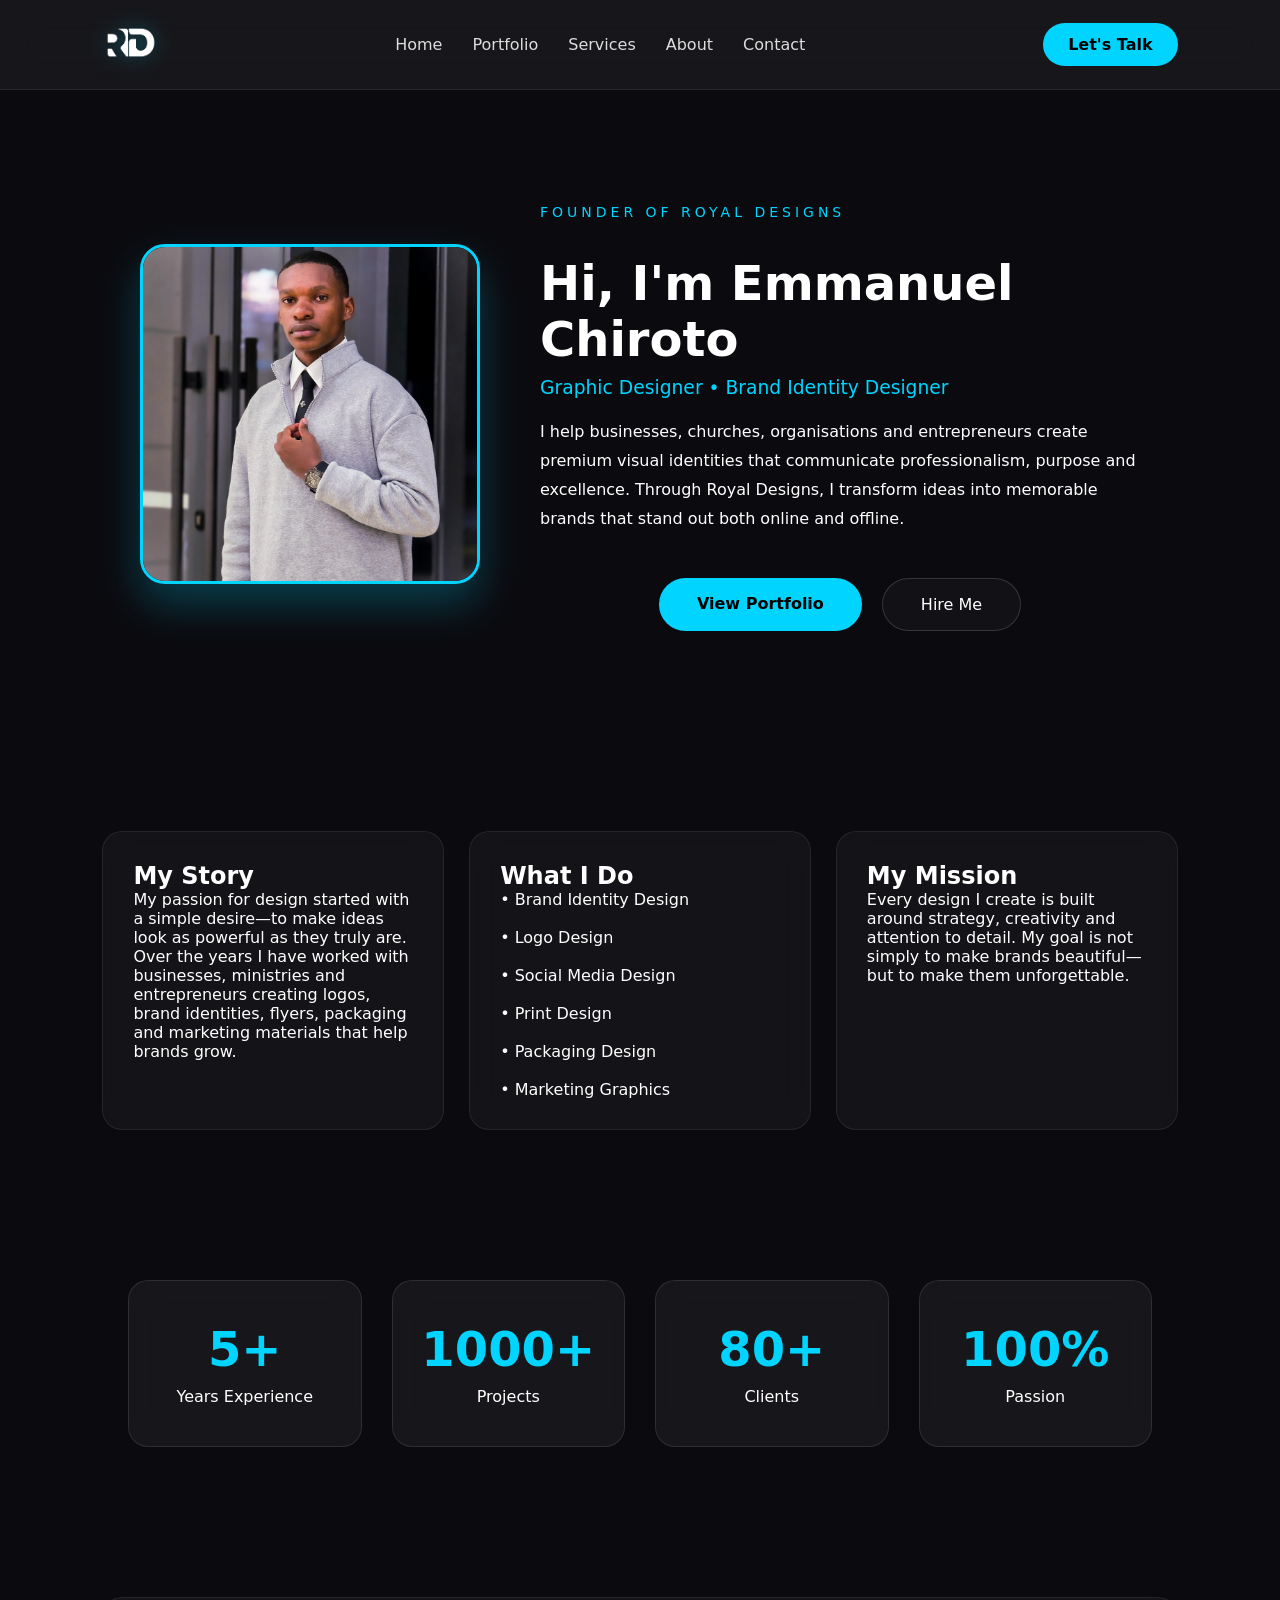
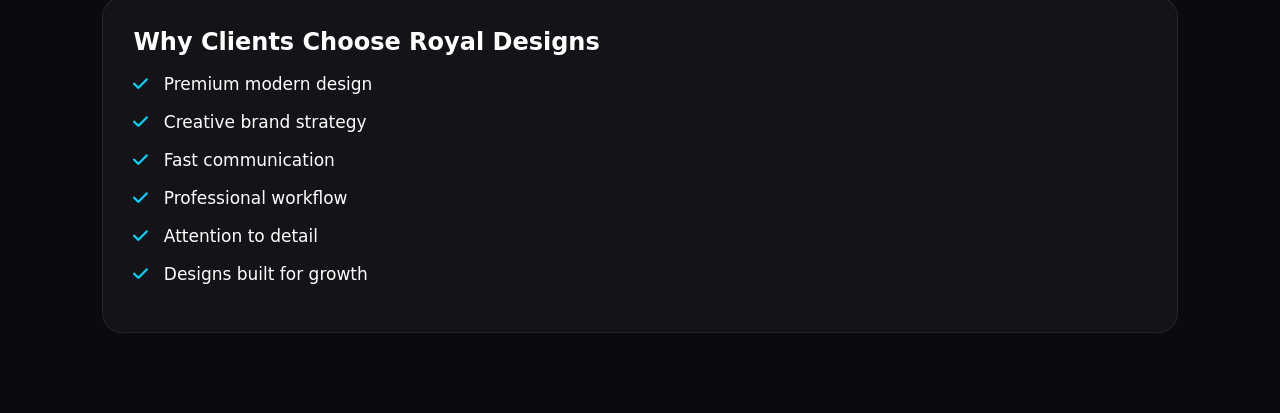
==== commit daa2ebb7: "Updated homepage design" ====
--- a/about.html
+++ b/about.html
@@ -49,7 +49,7 @@
 <section class="about-hero">
 
     <div class="about-image reveal">
-        <img src="emmanuel.jpg" alt="Emmanuel Chiroto">
+        <img src="emmanuel.jpeg" alt="Emmanuel Chiroto">
     </div>
 
     <div class="about-content reveal">
--- a/style.css
+++ b/style.css
@@ -1513,4 +1513,70 @@
 .back-to-top:hover{
     transform:translateY(-6px) scale(1.08);
     box-shadow:0 15px 40px rgba(0,212,255,.6);
+}
+.button-group{
+    display:flex;
+    gap:15px;
+}
+
+.email-btn,
+.whatsapp-btn{
+    flex:1;
+    padding:15px;
+    border:none;
+    border-radius:50px;
+    font-size:16px;
+    font-weight:600;
+    cursor:pointer;
+    transition:.3s;
+}
+
+.email-btn{
+    background:#ffffff;
+    color:#111;
+}
+
+.email-btn:hover{
+    background:#e5e5e5;
+}
+
+.whatsapp-btn{
+    background:#25D366;
+    color:white;
+}
+
+.whatsapp-btn:hover{
+    background:#1da851;
+}
+/* ===========================
+   PORTFOLIO SPACING FIX
+   =========================== */
+
+.portfolio{
+    padding-top: 20px !important;
+    margin-top: 0 !important;
+}
+
+.portfolio-filter{
+    margin-bottom: 30px !important;
+}
+
+.portfolio-section{
+    padding-top: 20px !important;
+    margin-top: 0 !important;
+}
+
+.section-title{
+    margin-top: 0 !important;
+    margin-bottom: 10px !important;
+    padding-top: 0 !important;
+}
+
+.section-note{
+    margin-top: 0 !important;
+    margin-bottom: 30px !important;
+}
+
+.portfolio-grid{
+    margin-top: 0 !important;
 }
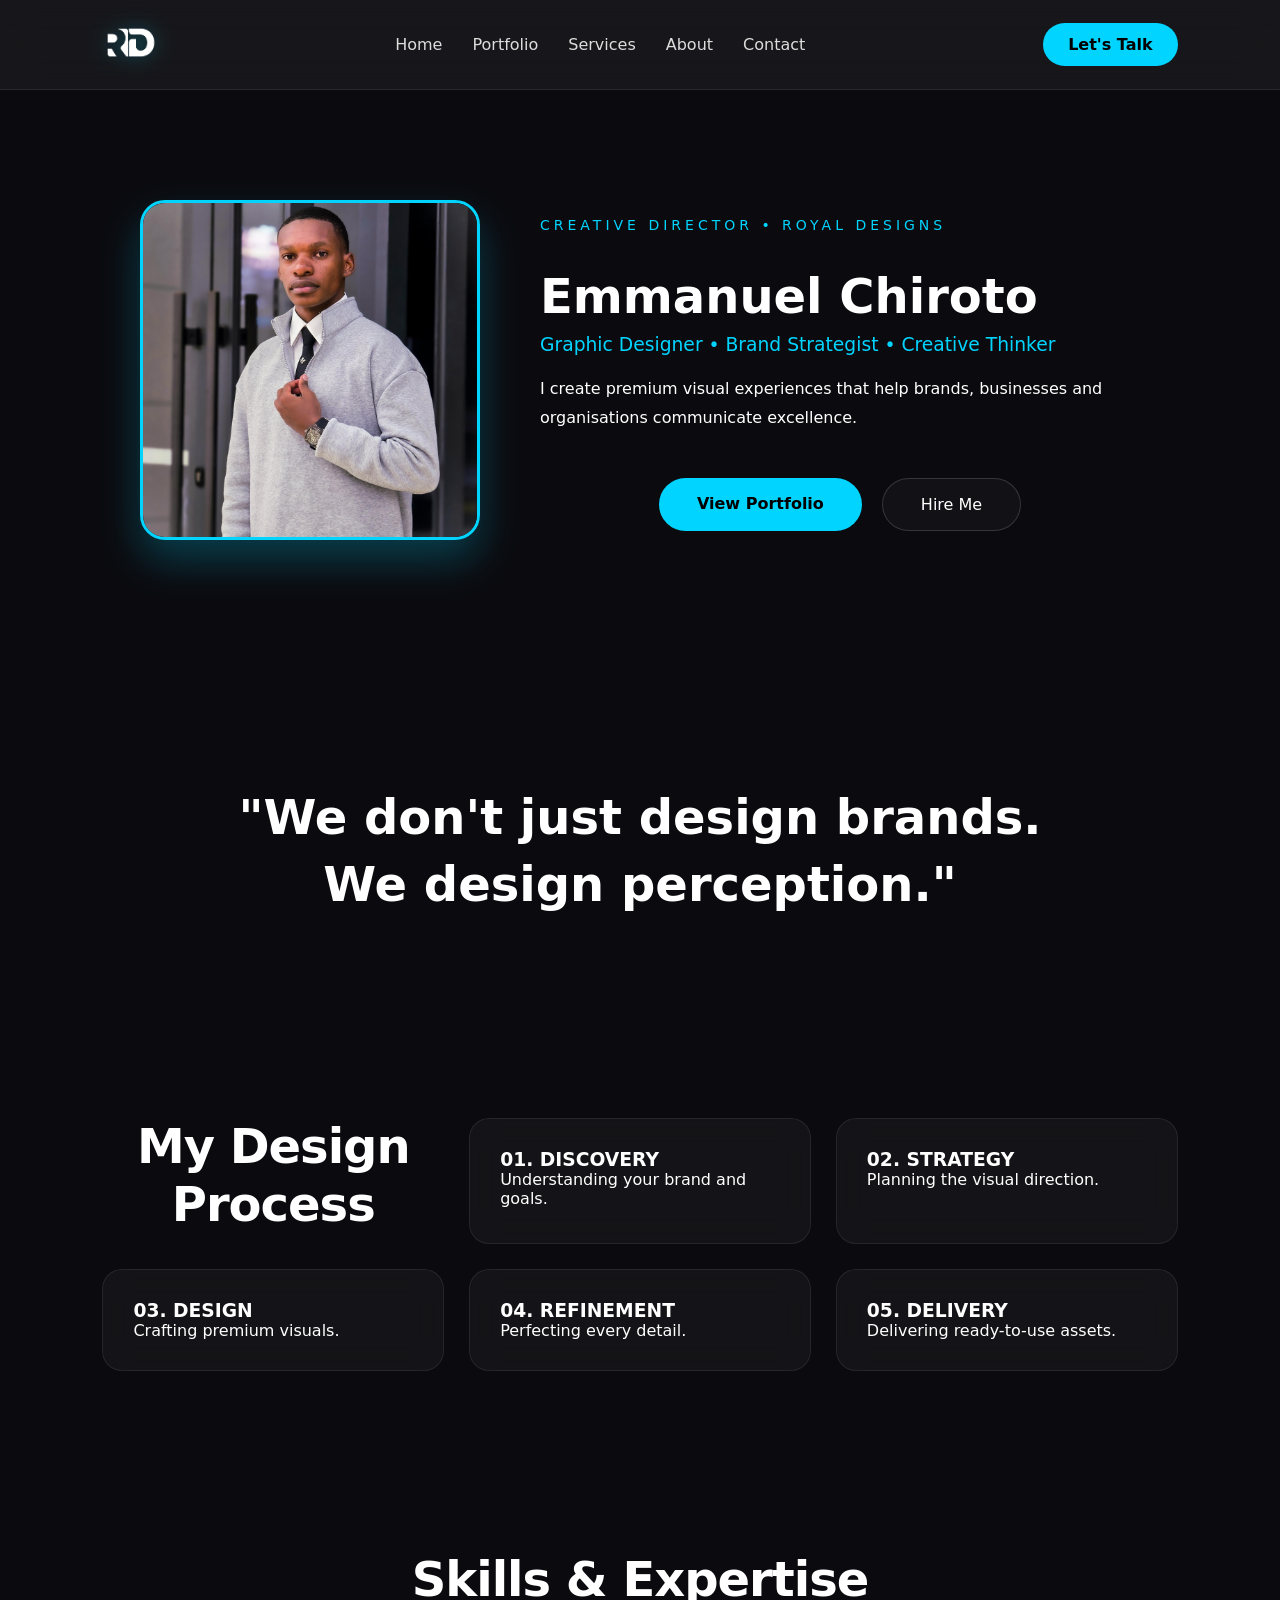
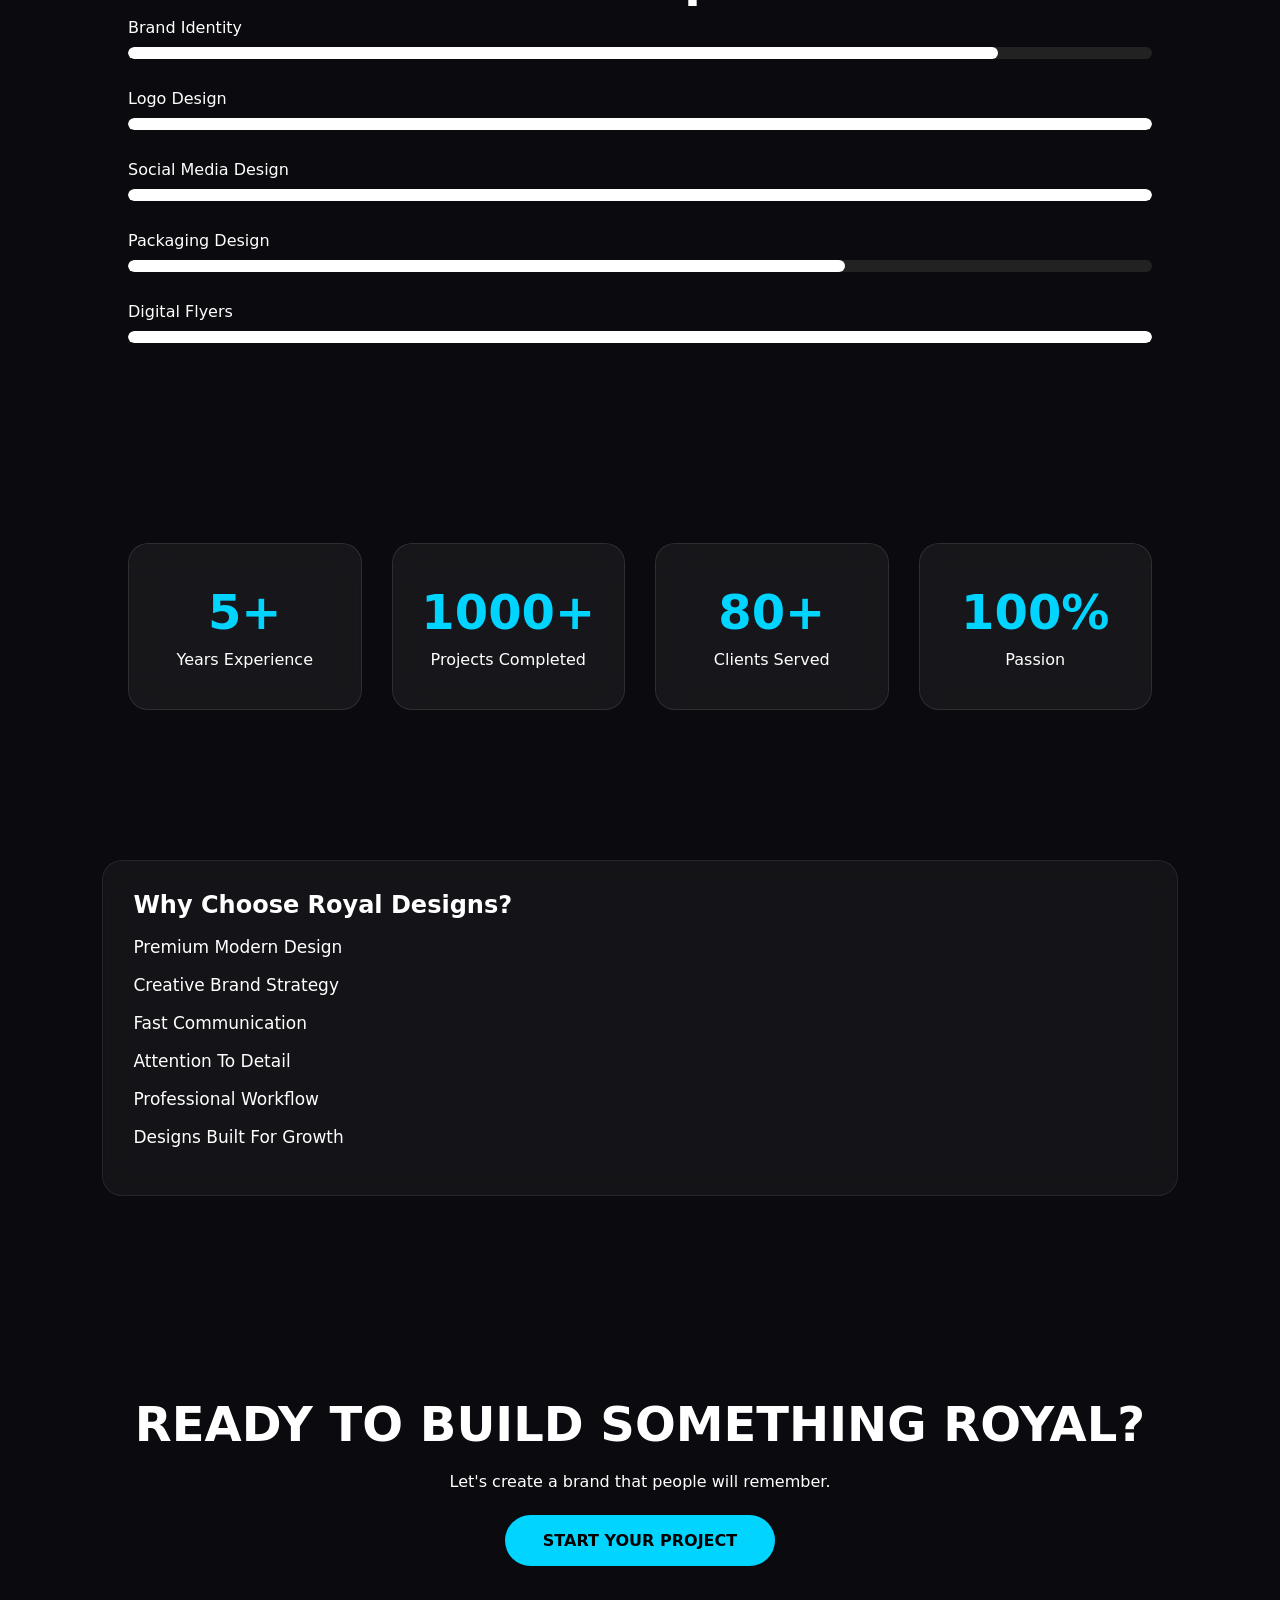
==== commit 959e04d8: "Updated homepage design" ====
--- a/about.html
+++ b/about.html
@@ -46,6 +46,8 @@
 
 <!-- ================= ABOUT HERO ================= -->
 
+<!-- ================= HERO SECTION ================= -->
+
 <section class="about-hero">
 
     <div class="about-image reveal">
@@ -54,23 +56,20 @@
 
     <div class="about-content reveal">
 
-        <p class="hero-tag">FOUNDER OF ROYAL DESIGNS</p>
+        <p class="hero-tag">CREATIVE DIRECTOR • ROYAL DESIGNS</p>
 
         <h1>
-            Hi, I'm
-            <span>Emmanuel Chiroto</span>
+            Emmanuel
+            <span>Chiroto</span>
         </h1>
 
-        <h3>Graphic Designer • Brand Identity Designer</h3>
+        <h3>
+            Graphic Designer • Brand Strategist • Creative Thinker
+        </h3>
 
         <p>
-
-            I help businesses, churches, organisations and entrepreneurs create premium visual
-            identities that communicate professionalism, purpose and excellence.
-
-            Through Royal Designs, I transform ideas into memorable brands that
-            stand out both online and offline.
-
+            I create premium visual experiences that help brands,
+            businesses and organisations communicate excellence.
         </p>
 
         <div class="hero-buttons">
@@ -91,124 +90,151 @@
 
 
 
-
-
-<!-- ================= STORY ================= -->
+<!-- ================= QUOTE ================= -->
+
+<section class="quote-section">
+
+    <h2>
+        "We don't just design brands.
+        We design perception."
+    </h2>
+
+</section>
+
+<!-- ================= DESIGN PROCESS ================= -->
 
 <section class="glass-section">
 
-    <div class="glass-card reveal">
-
-        <h2>My Story</h2>
-
-        <p>
-
-            My passion for design started with a simple desire—to make ideas
-            look as powerful as they truly are.
-
-            Over the years I have worked with businesses, ministries and
-            entrepreneurs creating logos, brand identities, flyers,
-            packaging and marketing materials that help brands grow.
-
-        </p>
-
-    </div>
-
-    <div class="glass-card reveal">
-
-        <h2>What I Do</h2>
-
-        <p>
-
-            • Brand Identity Design<br><br>
-
-            • Logo Design<br><br>
-
-            • Social Media Design<br><br>
-
-            • Print Design<br><br>
-
-            • Packaging Design<br><br>
-
-            • Marketing Graphics
-
-        </p>
-
-    </div>
-
-    <div class="glass-card reveal">
-
-        <h2>My Mission</h2>
-
-        <p>
-
-            Every design I create is built around strategy,
-            creativity and attention to detail.
-
-            My goal is not simply to make brands beautiful—
-            but to make them unforgettable.
-
-        </p>
-
-    </div>
-
-</section>
-
-
-
-
-
-<!-- ================= STATS ================= -->
+<h2 class="section-title">
+My Design Process
+</h2>
+
+<div class="glass-card reveal">
+<h3>01. DISCOVERY</h3>
+<p>Understanding your brand and goals.</p>
+</div>
+
+<div class="glass-card reveal">
+<h3>02. STRATEGY</h3>
+<p>Planning the visual direction.</p>
+</div>
+
+<div class="glass-card reveal">
+<h3>03. DESIGN</h3>
+<p>Crafting premium visuals.</p>
+</div>
+
+<div class="glass-card reveal">
+<h3>04. REFINEMENT</h3>
+<p>Perfecting every detail.</p>
+</div>
+
+<div class="glass-card reveal">
+<h3>05. DELIVERY</h3>
+<p>Delivering ready-to-use assets.</p>
+</div>
+
+</section>
+
+
+
+<!-- ================= SKILLS ================= -->
+
+<section class="skills-section">
+
+    <h2 class="section-title">
+        Skills & Expertise
+    </h2>
+
+    <div class="skill">
+        <p>Brand Identity</p>
+        <div class="bar">
+            <div class="fill fill-80"></div>
+        </div>
+    </div>
+
+    <div class="skill">
+        <p>Logo Design</p>
+        <div class="bar">
+            <div class="fill fill-100"></div>
+        </div>
+    </div>
+
+    <div class="skill">
+        <p>Social Media Design</p>
+        <div class="bar">
+            <div class="fill fill-100"></div>
+        </div>
+    </div>
+
+    <div class="skill">
+        <p>Packaging Design</p>
+        <div class="bar">
+            <div class="fill fill-70"></div>
+        </div>
+    </div>
+
+    <div class="skill">
+        <p>Digital Flyers</p>
+        <div class="bar">
+            <div class="fill fill-100"></div>
+        </div>
+    </div>
+
+</section><!-- ================= STATS ================= -->
 
 <section class="stats-section">
 
-    <div class="stat reveal">
-        <h2>5+</h2>
-        <p>Years Experience</p>
-    </div>
-
-    <div class="stat reveal">
-        <h2>1000+</h2>
-        <p>Projects</p>
-    </div>
-
-    <div class="stat reveal">
-        <h2>80+</h2>
-        <p>Clients</p>
-    </div>
-
-    <div class="stat reveal">
-        <h2>100%</h2>
-        <p>Passion</p>
-    </div>
-
-</section>
-
-
-
-
-
-<!-- ================= WHY ME ================= -->
+<div class="stat reveal">
+
+<h2>5+</h2>
+<p>Years Experience</p>
+
+</div>
+
+<div class="stat reveal">
+
+<h2>1000+</h2>
+<p>Projects Completed</p>
+
+</div>
+
+<div class="stat reveal">
+
+<h2>80+</h2>
+<p>Clients Served</p>
+
+</div>
+
+<div class="stat reveal">
+
+<h2>100%</h2>
+<p>Passion</p>
+
+</div>
+
+</section>
+
+
+
+<!-- ================= WHY CHOOSE US ================= -->
 
 <section class="glass-section">
 
 <div class="glass-card reveal">
 
-<h2>Why Clients Choose Royal Designs</h2>
+<h2>
+Why Choose Royal Designs?
+</h2>
 
 <ul class="about-list">
 
-<li><i class="fas fa-check"></i> Premium modern design</li>
-
-<li><i class="fas fa-check"></i> Creative brand strategy</li>
-
-<li><i class="fas fa-check"></i> Fast communication</li>
-
-<li><i class="fas fa-check"></i> Professional workflow</li>
-
-<li><i class="fas fa-check"></i> Attention to detail</li>
-
-<li><i class="fas fa-check"></i> Designs built for growth</li>
+<li>Premium Modern Design</li>
+<li>Creative Brand Strategy</li>
+<li>Fast Communication</li>
+<li>Attention To Detail</li>
+<li>Professional Workflow</li>
+<li>Designs Built For Growth</li>
 
 </ul>
 
@@ -216,7 +242,24 @@
 
 </section>
 
-</script>
-
-</body>
-</html>+
+
+<!-- ================= CTA ================= -->
+
+<section class="cta-section">
+
+<h2>
+READY TO BUILD SOMETHING ROYAL?
+</h2>
+
+<p>
+Let's create a brand that people will remember.
+</p>
+
+<a href="contact.html" class="btn-primary">
+
+START YOUR PROJECT
+
+</a>
+
+</section>
--- a/style.css
+++ b/style.css
@@ -1579,4 +1579,446 @@
 
 .portfolio-grid{
     margin-top: 0 !important;
+}
+
+/* ================= INTRO ANIMATION ================= */
+
+.intro-screen{
+    position: fixed;
+    top: 0;
+    left: 0;
+    width: 100%;
+    height: 100vh;
+    background: #000;
+    display: flex;
+    flex-direction: column;
+    justify-content: center;
+    align-items: center;
+    z-index: 9999;
+    animation: removeIntro 4s forwards;
+}
+
+.intro-logo{
+    width: 140px;
+    opacity: 0;
+    transform: scale(.7);
+    animation: logoFade 1.3s ease forwards;
+}
+
+.intro-text{
+    color: white;
+    font-family: "Playfair Display", serif;
+    letter-spacing: 8px;
+    margin-top: 20px;
+    font-size: 1.2rem;
+    opacity: 0;
+    animation: textFade 1s ease forwards;
+    animation-delay: 1s;
+}
+
+
+/* WEBSITE FADE IN */
+
+.website-content{
+    opacity: 0;
+    animation: websiteFade 1s ease forwards;
+    animation-delay: 3.5s;
+}
+
+
+/* LOGO ANIMATION */
+
+@keyframes logoFade{
+
+    from{
+        opacity: 0;
+        transform: scale(.7);
+    }
+
+    to{
+        opacity: 1;
+        transform: scale(1);
+    }
+
+}
+
+
+/* TEXT ANIMATION */
+
+@keyframes textFade{
+
+    from{
+        opacity: 0;
+        transform: translateY(20px);
+    }
+
+    to{
+        opacity: 1;
+        transform: translateY(0);
+    }
+
+}
+
+
+/* REMOVE INTRO SCREEN */
+
+@keyframes removeIntro{
+
+    0%,80%{
+        opacity: 1;
+        visibility: visible;
+    }
+
+    100%{
+        opacity: 0;
+        visibility: hidden;
+        pointer-events: none;
+    }
+
+}
+
+
+/* WEBSITE APPEARS */
+
+@keyframes websiteFade{
+
+    from{
+        opacity: 0;
+        transform: translateY(30px);
+    }
+
+    to{
+        opacity: 1;
+        transform: translateY(0);
+    }
+
+}
+
+/* INTRO SCREEN */
+
+.intro-screen{
+    position:fixed;
+    top:0;
+    left:0;
+    width:100%;
+    height:100vh;
+    background:#000;
+    display:flex;
+    flex-direction:column;
+    justify-content:center;
+    align-items:center;
+    z-index:9999;
+    transition:1s ease;
+}
+
+.intro-logo{
+    width:140px;
+    animation:logoAnimation 1.5s ease;
+}
+
+.intro-screen h1{
+    color:white;
+    letter-spacing:6px;
+    margin-top:20px;
+    font-family: -apple-system, BlinkMacSystemFont, "Helvetica Neue",
+Helvetica, Arial, sans-serif;
+}
+
+
+/* WEBSITE */
+
+.website-content{
+    opacity:0;
+    transition:1s ease;
+}
+
+.website-content.show{
+    opacity:1;
+}
+
+
+/* LOGO ANIMATION */
+
+@keyframes logoAnimation{
+
+    from{
+        opacity:0;
+        transform:scale(.5);
+    }
+
+    to{
+        opacity:1;
+        transform:scale(1);
+    }
+
+}
+.intro-screen h1 {
+    color: #ffffff;
+    margin-top: 20px;
+    font-family: Helvetica, Arial, sans-serif;
+    font-size: 2rem;
+    font-weight: 300;
+    letter-spacing: 12px;
+    text-transform: uppercase;
+
+    /* Glow effect */
+    text-shadow:
+        0 0 5px rgba(255, 255, 255, 0.4),
+        0 0 15px rgba(255, 255, 255, 0.25),
+        0 0 30px rgba(255, 255, 255, 0.15);
+
+    /* Smooth fade in */
+    animation: glowFade 2s ease-in-out forwards;
+}@keyframes glowFade {
+    from {
+        opacity: 0;
+        transform: translateY(10px);
+        text-shadow: none;
+    }
+
+    to {
+        opacity: 1;
+        transform: translateY(0);
+        text-shadow:
+            0 0 5px rgba(255, 255, 255, 0.4),
+            0 0 15px rgba(255, 255, 255, 0.25),
+            0 0 30px rgba(255, 255, 255, 0.15);
+    }
+}
+.intro-screen h1 {
+    animation: breathingGlow 2s ease-in-out infinite;
+}
+
+@keyframes breathingGlow {
+    0% {
+        text-shadow:
+            0 0 5px rgba(255,255,255,.2),
+            0 0 10px rgba(255,255,255,.1);
+    }
+
+    50% {
+        text-shadow:
+            0 0 10px rgba(255,255,255,.6),
+            0 0 25px rgba(255,255,255,.4),
+            0 0 40px rgba(255,255,255,.2);
+    }
+
+    100% {
+        text-shadow:
+            0 0 5px rgba(255,255,255,.2),
+            0 0 10px rgba(255,255,255,.1);
+    }
+}
+/* SECTION TITLES */
+
+.section-title{
+    text-align:center;
+    margin-bottom:50px;
+}
+
+
+/* QUOTE SECTION */
+
+.quote-section{
+    padding:120px 10%;
+    text-align:center;
+}
+
+.quote-section h2{
+    font-size:3rem;
+    line-height:1.4;
+    max-width:900px;
+    margin:auto;
+}
+
+
+/* SKILLS */
+
+.skills-section{
+    padding:100px 10%;
+}
+
+.skill{
+    margin-bottom:30px;
+}
+
+.skill p{
+    margin-bottom:10px;
+}
+
+.bar{
+    width:100%;
+    height:12px;
+    border-radius:50px;
+    background:#222;
+    overflow:hidden;
+}
+
+.fill{
+    height:100%;
+    border-radius:50px;
+    background:white;
+}
+
+.fill-95{
+    width:95%;
+}
+
+.fill-100{
+    width:8
+    0%;
+}
+
+.fill-98{
+    width:98%;
+}
+
+.fill-90{
+    width:90%;
+}
+
+/* SKILL BAR WIDTHS */
+
+.fill-70{
+    width: 70%;
+}
+
+.fill-80{
+    width: 85%;
+}
+
+.fill-100{
+    width: 100%;
+}
+/* CTA */
+
+.cta-section{
+    padding:120px 10%;
+    text-align:center;
+}
+
+.cta-section h2{
+    font-size:3rem;
+    margin-bottom:20px;
+}
+
+.cta-section p{
+    margin-bottom:40px;
+}
+
+
+/* GLASS CARDS HOVER */
+
+.glass-card{
+    transition:.4s ease;
+}
+
+.glass-card:hover{
+    transform:translateY(-10px);
+}
+
+
+/* STATS HOVER */
+
+.stat{
+    transition:.4s ease;
+}
+
+.stat:hover{
+    transform:scale(1.05);
+}
+
+
+/* LOADER */
+
+#loader{
+    position:fixed;
+    top:0;
+    left:0;
+    width:100%;
+    height:100vh;
+    background:black;
+    display:flex;
+    justify-content:center;
+    align-items:center;
+    z-index:999999;
+    transition:1s ease;
+}
+
+
+.loader-content{
+    text-align:center;
+}
+
+
+.loader-content img{
+
+    width:170px;
+    animation:logoAnimation 2s infinite ease-in-out;
+
+}
+
+
+.loader-content h2{
+
+    color:white;
+    margin-top:25px;
+    letter-spacing:8px;
+    font-size:1.5rem;
+
+}
+
+
+.loader-content p{
+
+    color:#bdbdbd;
+    margin-top:10px;
+    letter-spacing:2px;
+    font-size:.9rem;
+
+}
+
+
+
+.loader-line{
+
+    width:280px;
+    height:3px;
+    background:#222;
+    margin-top:30px;
+    overflow:hidden;
+    border-radius:30px;
+
+}
+
+
+.loader-line span{
+
+    display:block;
+    height:100%;
+    width:100%;
+    background:white;
+    animation:loaderBar 1.8s infinite linear;
+
+}
+
+
+.loader-line{
+    width:280px;
+    height:3px;
+    background:#222;
+    margin:30px auto 0;
+    overflow:hidden;
+    border-radius:30px;
+    position:relative;
+}
+
+.loader-line span{
+    position:absolute;
+    left:0;
+    top:0;
+    height:100%;
+    width:50%;
+    background:white;
+    animation:loaderBar 1.8s infinite ease-in-out;
 }
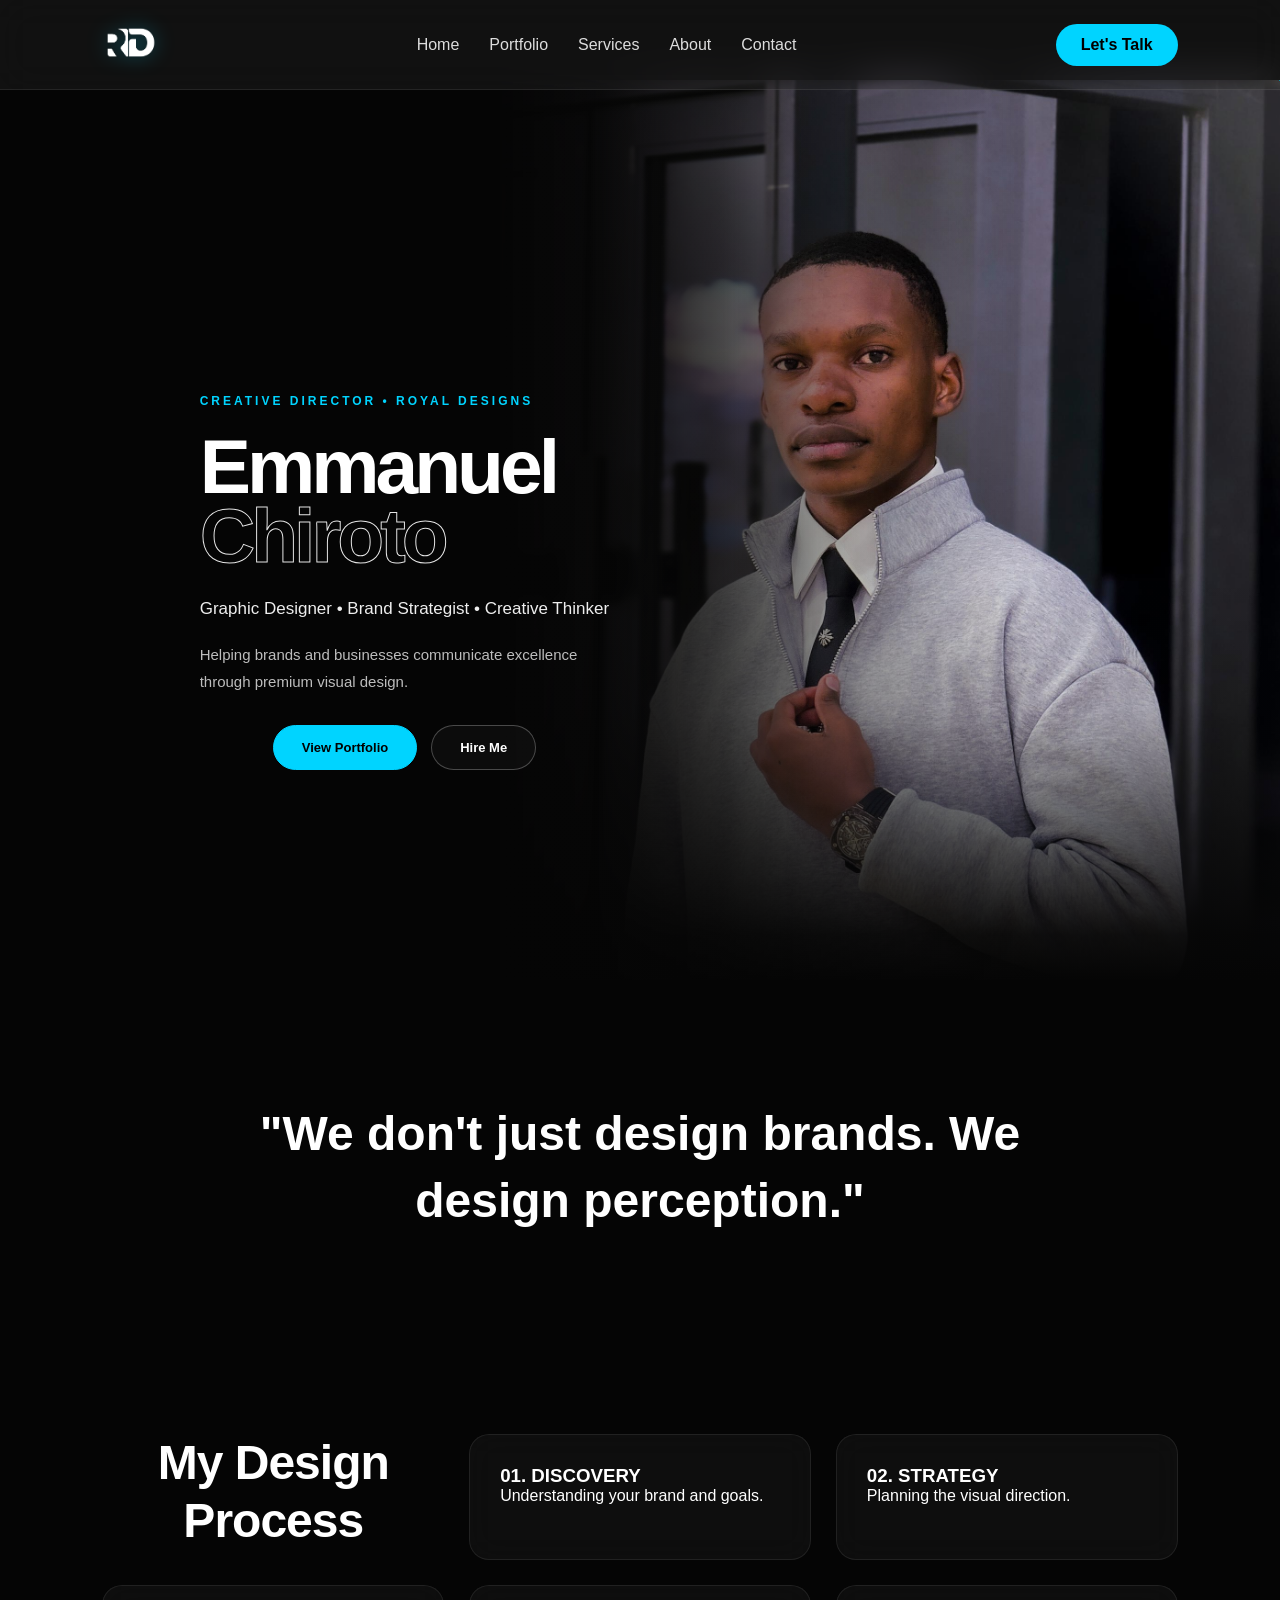
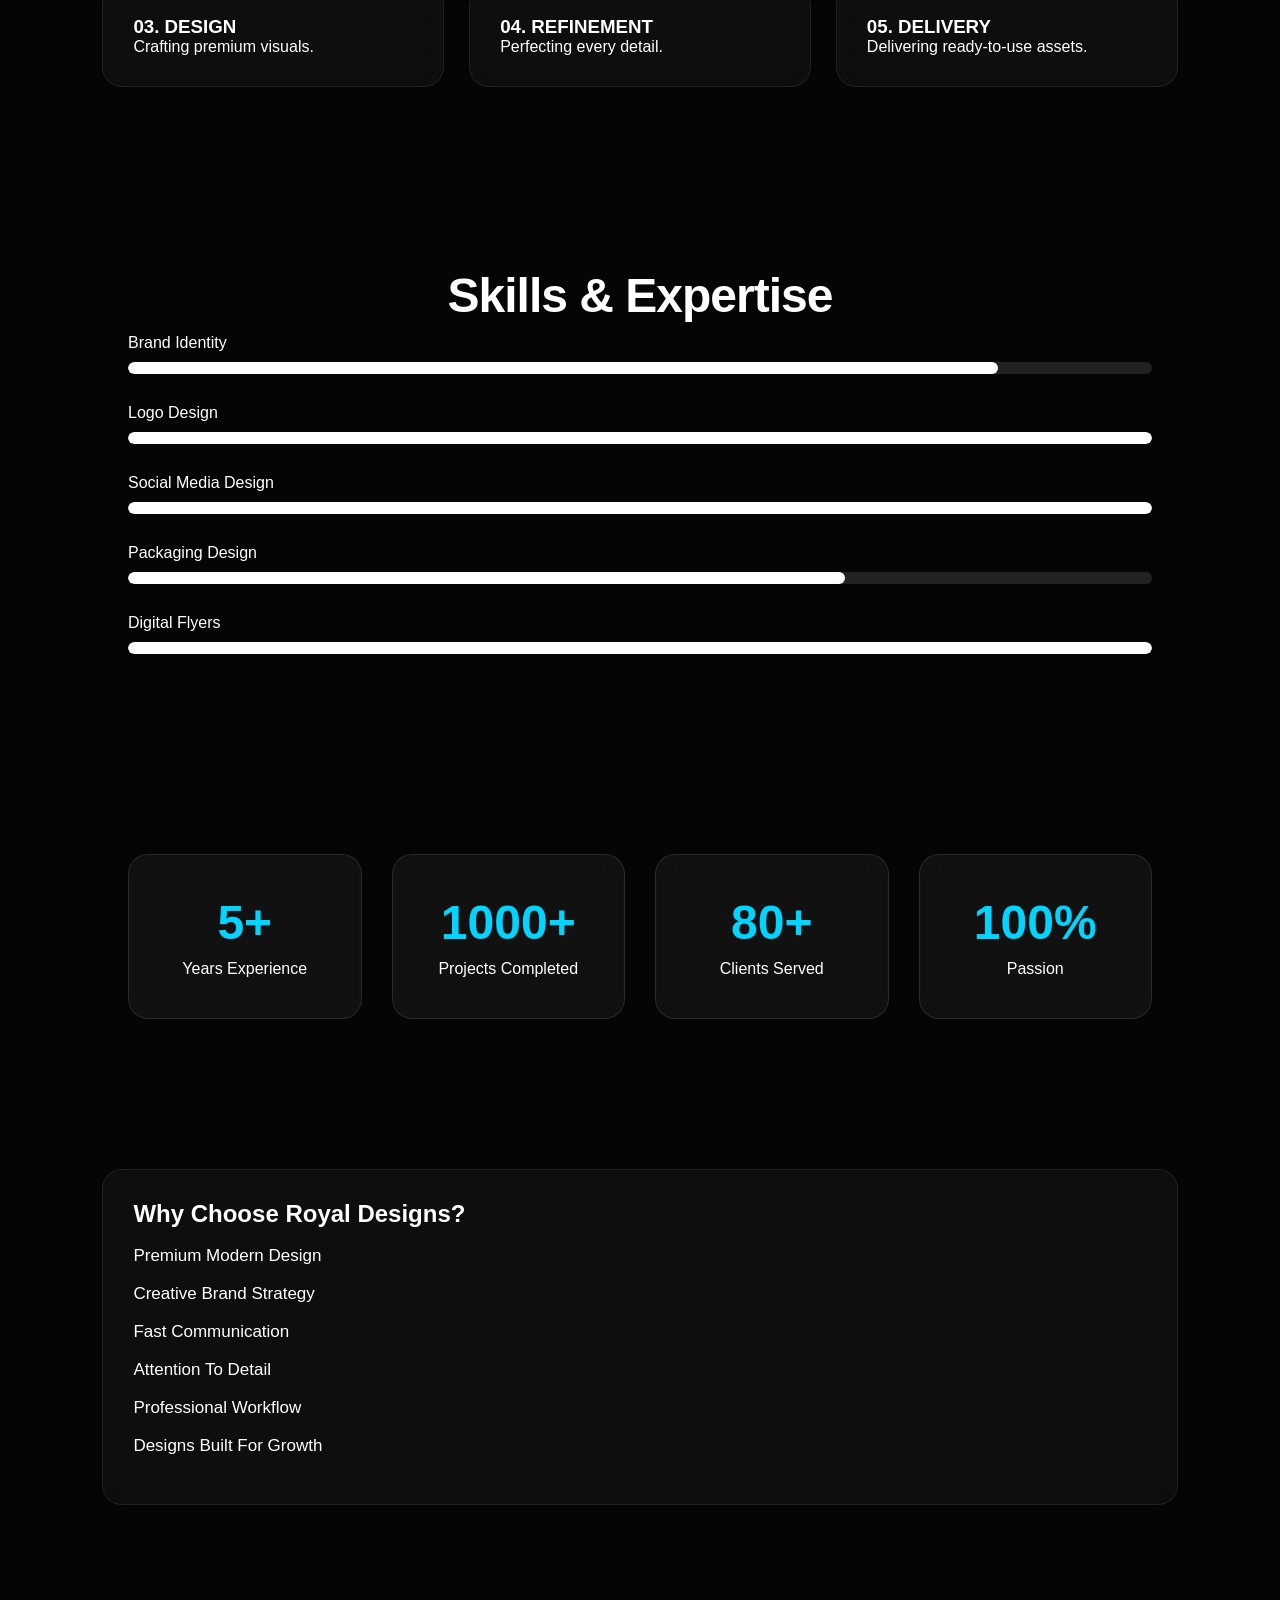
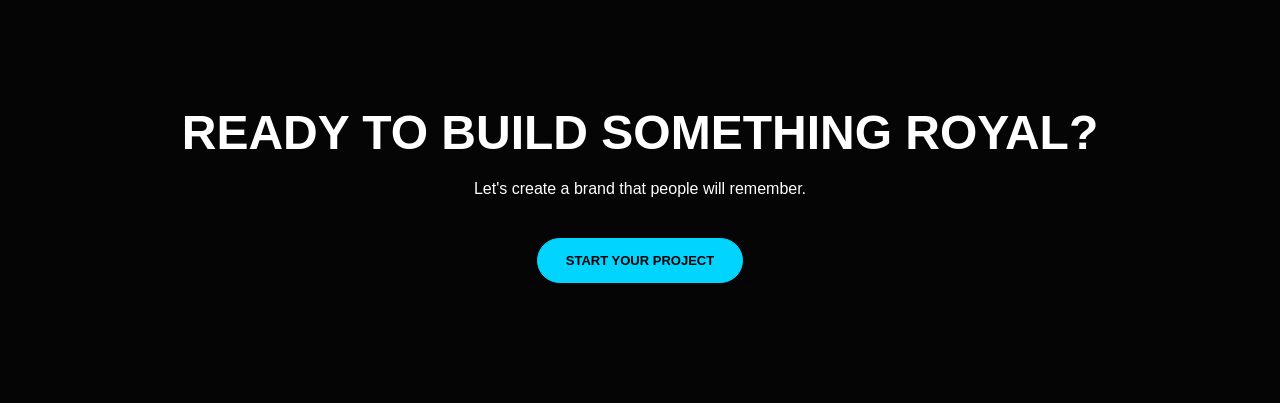
==== commit 13b79320: "Updated homepage design" ====
--- a/about.html
+++ b/about.html
@@ -68,8 +68,8 @@
         </h3>
 
         <p>
-            I create premium visual experiences that help brands,
-            businesses and organisations communicate excellence.
+           Helping brands and businesses communicate excellence
+            through premium visual design.
         </p>
 
         <div class="hero-buttons">
--- a/style.css
+++ b/style.css
@@ -2021,4 +2021,1455 @@
     width:50%;
     background:white;
     animation:loaderBar 1.8s infinite ease-in-out;
+}
+/* SERVICES PAGE */
+
+*{
+margin:0;
+padding:0;
+box-sizing:border-box;
+font-family:'Poppins',sans-serif;
+}
+
+body{
+background:#050505;
+color:white;
+overflow-x:hidden;
+}
+
+
+/* HERO */
+
+.services-hero{
+
+padding:150px 10%;
+text-align:center;
+}
+
+.services-hero h1{
+
+font-size:5rem;
+margin-bottom:20px;
+}
+
+.services-hero p{
+
+max-width:700px;
+margin:auto;
+font-size:1.2rem;
+line-height:1.8;
+color:#bdbdbd;
+}
+
+
+
+/* SERVICE CARDS */
+
+.service-card{
+
+padding:100px 10%;
+display:flex;
+align-items:center;
+justify-content:space-between;
+gap:60px;
+}
+
+
+.reverse{
+
+flex-direction:row-reverse;
+}
+
+
+.service-image{
+
+flex:1;
+}
+
+
+.service-image img{
+
+width:100%;
+border-radius:25px;
+transition:.4s;
+}
+
+
+.service-image img:hover{
+
+transform:scale(1.03);
+box-shadow:0 0 50px rgba(0,212,255,.4);
+
+}
+
+
+.service-content{
+
+flex:1;
+}
+
+
+.service-content span{
+
+font-size:5rem;
+font-weight:800;
+color:#00D4FF;
+}
+
+
+.service-content h2{
+
+font-size:3rem;
+margin-bottom:20px;
+}
+
+
+.service-content p{
+
+line-height:1.8;
+margin-bottom:30px;
+color:#d6d6d6;
+}
+
+
+.service-content ul{
+
+list-style:none;
+}
+
+
+.service-content ul li{
+
+margin-bottom:15px;
+font-size:1.1rem;
+position:relative;
+padding-left:25px;
+}
+
+
+.service-content ul li::before{
+
+content:"✓";
+position:absolute;
+left:0;
+color:#00D4FF;
+
+}
+
+
+
+/* STATS */
+
+
+.stats{
+
+padding:120px 10%;
+display:grid;
+grid-template-columns:repeat(auto-fit,minmax(220px,1fr));
+gap:30px;
+}
+
+
+.stat-box{
+
+background:#111;
+padding:50px;
+text-align:center;
+border-radius:25px;
+transition:.4s;
+border:1px solid rgba(255,255,255,.08);
+}
+
+
+.stat-box:hover{
+
+transform:translateY(-10px);
+box-shadow:0 0 40px rgba(0,212,255,.2);
+
+}
+
+
+.stat-box h2{
+
+font-size:3rem;
+color:#00D4FF;
+}
+
+
+.stat-box p{
+
+margin-top:10px;
+color:#c9c9c9;
+}
+
+
+
+/* CTA */
+
+.cta{
+
+padding:150px 10%;
+text-align:center;
+}
+
+
+.cta h2{
+
+font-size:4rem;
+margin-bottom:30px;
+}
+
+
+.cta p{
+
+max-width:700px;
+margin:auto;
+line-height:1.8;
+color:#d6d6d6;
+margin-bottom:40px;
+}
+
+
+
+.cta-btn{
+
+padding:18px 40px;
+background:#00D4FF;
+color:black;
+text-decoration:none;
+font-weight:700;
+border-radius:50px;
+transition:.4s;
+display:inline-block;
+}
+
+
+.cta-btn:hover{
+
+transform:translateY(-5px);
+box-shadow:0 0 40px rgba(0,212,255,.5);
+
+}
+
+
+
+/* MOBILE */
+
+@media(max-width:900px){
+
+.service-card{
+
+flex-direction:column;
+padding:80px 8%;
+
+}
+
+
+.reverse{
+
+flex-direction:column;
+}
+
+
+.services-hero h1{
+
+font-size:3rem;
+}
+
+
+.service-content h2{
+
+font-size:2rem;
+}
+
+
+.cta h2{
+
+font-size:2.5rem;
+}
+
+
+}
+
+
+/* =========================================
+   NAVIGATION
+========================================= */
+
+.services-nav {
+    width: 100%;
+    height: 125px;
+
+    padding: 0 5%;
+
+    display: flex;
+    align-items: center;
+    gap: 35px;
+
+    background: #050505;
+
+    border-bottom: 1px solid rgba(255, 255, 255, 0.08);
+
+    position: sticky;
+    top: 0;
+    z-index: 1000;
+}
+
+
+/* =========================================
+   LOGO
+========================================= */
+
+.nav-logo {
+    flex: 0 0 auto;
+}
+
+.nav-logo img {
+    width: 55px;
+    height: auto;
+    display: block;
+}
+
+
+/* =========================================
+   PATTERN BANNER
+========================================= */
+
+.nav-pattern {
+    position: relative;
+
+    flex: 1;
+
+    height: 100%;
+
+    display: flex;
+    align-items: center;
+
+    overflow: hidden;
+}
+
+
+/* THE ACTUAL BANNER */
+
+.nav-pattern img {
+    width: 100%;
+    height: auto;
+
+    display: block;
+
+    object-fit: contain;
+
+    /* Keeps the original banner proportions */
+    max-height: 100%;
+}
+
+
+/* =========================================
+   FADE THE LEFT + RIGHT EDGES
+========================================= */
+
+.nav-pattern::before,
+.nav-pattern::after {
+    content: "";
+
+    position: absolute;
+    top: 0;
+
+    width: 18%;
+
+    height: 100%;
+
+    z-index: 2;
+
+    pointer-events: none;
+}
+
+
+/* LEFT FADE */
+
+.nav-pattern::before {
+    left: 0;
+
+    background: linear-gradient(
+        to right,
+        #050505 0%,
+        rgba(5, 5, 5, 0.85) 25%,
+        rgba(5, 5, 5, 0.35) 60%,
+        transparent 100%
+    );
+}
+
+
+/* RIGHT FADE */
+
+.nav-pattern::after {
+    right: 0;
+
+    background: linear-gradient(
+        to left,
+        #050505 0%,
+        rgba(5, 5, 5, 0.85) 25%,
+        rgba(5, 5, 5, 0.35) 60%,
+        transparent 100%
+    );
+}
+
+
+/* =========================================
+   HOME BUTTON
+========================================= */
+
+.home-btn {
+    flex: 0 0 auto;
+
+    padding: 12px 28px;
+
+    color: white;
+    text-decoration: none;
+
+    font-size: 15px;
+    font-weight: 500;
+
+    border: 1px solid #1748ff;
+
+    border-radius: 50px;
+
+    background: rgba(5, 5, 5, 0.5);
+
+    transition: 0.3s ease;
+}
+
+.home-btn:hover {
+    background: #1748ff;
+
+    color: white;
+
+    box-shadow: 0 0 25px rgba(23, 72, 255, 0.45);
+
+    transform: translateY(-2px);
+}
+
+
+/* =========================================
+   MOBILE
+========================================= */
+
+@media (max-width: 768px) {
+
+    .services-nav {
+        height: 85px;
+
+        padding: 0 4%;
+
+        gap: 15px;
+    }
+
+    .nav-logo img {
+        width: 42px;
+    }
+
+    .nav-pattern {
+        min-width: 0;
+    }
+
+    .nav-pattern img {
+        width: 100%;
+        height: auto;
+    }
+
+    .nav-pattern::before,
+    .nav-pattern::after {
+        width: 25%;
+    }
+
+    .home-btn {
+        padding: 9px 17px;
+
+        font-size: 12px;
+    }
+
+}
+
+/* =========================================================
+   ROYAL DESIGNS — ABOUT HERO FINAL OVERRIDE
+   Paste this at the VERY BOTTOM of style.css
+========================================================= */
+
+
+/* =========================
+   HERO CONTAINER
+========================= */
+
+.about-hero {
+    position: relative;
+    width: 100%;
+    min-height: 100vh;
+
+    display: flex;
+    align-items: flex-end;
+
+    overflow: hidden;
+
+    background: #050505;
+}
+
+
+/* =========================
+   LARGE PHOTO
+========================= */
+
+.about-image {
+    position: absolute;
+
+    top: 0;
+    right: 0;
+
+    width: 68%;
+    height: 100%;
+
+    z-index: 1;
+
+    overflow: hidden;
+}
+
+.about-image img {
+    width: 100%;
+    height: 100%;
+
+    display: block;
+
+    object-fit: cover;
+    object-position: center top;
+
+    transform: scale(1.02);
+}
+
+
+/* =========================
+   PHOTO GRADIENT
+   BLACK → PHOTO
+========================= */
+
+.about-image::after {
+    content: "";
+
+    position: absolute;
+
+    inset: 0;
+
+    z-index: 2;
+
+    pointer-events: none;
+
+    background:
+
+        /* LEFT BLACK GRADIENT */
+        linear-gradient(
+            to right,
+            #050505 0%,
+            #050505 10%,
+            rgba(5, 5, 5, 0.96) 22%,
+            rgba(5, 5, 5, 0.72) 36%,
+            rgba(5, 5, 5, 0.28) 52%,
+            transparent 72%
+        ),
+
+        /* BOTTOM FADE */
+        linear-gradient(
+            to top,
+            #050505 0%,
+            rgba(5, 5, 5, 0.95) 5%,
+            rgba(5, 5, 5, 0.65) 15%,
+            rgba(5, 5, 5, 0.15) 30%,
+            transparent 45%
+        );
+}
+
+
+/* =========================
+   TEXT AREA
+========================= */
+
+.about-content {
+    position: relative;
+
+    z-index: 5;
+
+    width: 40%;
+
+    margin-left: 7%;
+
+    padding-bottom: 90px;
+
+    /* Keeps text completely on the left */
+    margin-right: auto;
+}
+
+
+/* =========================
+   SMALL TITLE
+========================= */
+
+.about-content .hero-tag {
+    font-size: 12px;
+
+    letter-spacing: 3px;
+
+    color: #00d4ff;
+
+    margin-bottom: 20px;
+
+    font-weight: 600;
+}
+
+
+/* =========================
+   NAME
+========================= */
+
+.about-content h1 {
+    font-size: clamp(4rem, 6vw, 6.5rem);
+
+    line-height: 0.9;
+
+    letter-spacing: -4px;
+
+    margin: 0;
+
+    color: #ffffff;
+
+    font-weight: 700;
+
+    white-space: nowrap;
+}
+
+
+/* SECOND NAME */
+
+.about-content h1 span {
+    display: block;
+
+    color: transparent;
+
+    -webkit-text-stroke: 1px #ffffff;
+
+    opacity: 0.9;
+}
+
+
+/* =========================
+   PROFESSION
+========================= */
+
+.about-content h3 {
+    margin-top: 25px;
+
+    font-size: 17px;
+
+    line-height: 1.5;
+
+    font-weight: 500;
+
+    color: #eeeeee;
+}
+
+
+/* =========================
+   DESCRIPTION
+========================= */
+
+.about-content > p:not(.hero-tag) {
+    max-width: 480px;
+
+    margin-top: 18px;
+
+    font-size: 15px;
+
+    line-height: 1.8;
+
+    color: #bdbdbd;
+}
+
+
+/* =========================
+   BUTTONS
+========================= */
+
+.hero-buttons {
+    display: flex;
+
+    align-items: center;
+
+    gap: 14px;
+
+    margin-top: 30px;
+}
+
+
+.btn-primary,
+.btn-secondary {
+
+    display: inline-flex;
+
+    align-items: center;
+    justify-content: center;
+
+    padding: 14px 28px;
+
+    border-radius: 50px;
+
+    text-decoration: none;
+
+    font-size: 13px;
+
+    font-weight: 600;
+
+    transition: all 0.3s ease;
+}
+
+
+/* PRIMARY */
+
+.btn-primary {
+
+    background: #00d4ff;
+
+    color: #000;
+
+    border: 1px solid #00d4ff;
+}
+
+.btn-primary:hover {
+
+    transform: translateY(-3px);
+
+    box-shadow:
+        0 0 30px rgba(0, 212, 255, 0.4);
+}
+
+
+/* SECONDARY */
+
+.btn-secondary {
+
+    color: #ffffff;
+
+    background: rgba(255,255,255,0.03);
+
+    border: 1px solid rgba(255,255,255,0.25);
+
+    backdrop-filter: blur(10px);
+}
+
+.btn-secondary:hover {
+
+    background: #ffffff;
+
+    color: #000000;
+
+    transform: translateY(-3px);
+}
+
+
+/* =========================================================
+   TABLET
+========================================================= */
+
+@media (max-width: 1000px) {
+
+    .about-image {
+        width: 65%;
+    }
+
+    .about-content {
+        width: 43%;
+        margin-left: 6%;
+    }
+
+    .about-content h1 {
+        font-size: clamp(3.5rem, 6vw, 5.5rem);
+    }
+
+}
+
+
+/* =========================================================
+   MOBILE
+========================================================= */
+
+@media (max-width: 768px) {
+
+    .about-hero {
+
+        min-height: 100svh;
+
+        align-items: flex-end;
+    }
+
+
+    /* FULL SCREEN IMAGE */
+
+    .about-image {
+
+        top: 0;
+        right: 0;
+
+        width: 100%;
+        height: 100%;
+    }
+
+
+    .about-image img {
+
+        object-position: center top;
+    }
+
+
+    /* MOBILE GRADIENT */
+
+    .about-image::after {
+
+        background:
+
+            linear-gradient(
+                to bottom,
+                rgba(5,5,5,0.05) 0%,
+                rgba(5,5,5,0.10) 30%,
+                rgba(5,5,5,0.55) 55%,
+                rgba(5,5,5,0.90) 75%,
+                #050505 100%
+            );
+    }
+
+
+    /* TEXT */
+
+    .about-content {
+
+        width: 100%;
+
+        margin: 0;
+
+        padding: 0 7% 50px;
+
+        z-index: 5;
+    }
+
+
+    .about-content .hero-tag {
+
+        font-size: 9px;
+
+        letter-spacing: 2px;
+
+        margin-bottom: 14px;
+    }
+
+
+    .about-content h1 {
+
+        font-size: clamp(3.2rem, 15vw, 5rem);
+
+        line-height: 0.9;
+
+        letter-spacing: -2px;
+
+        white-space: normal;
+    }
+
+
+    .about-content h3 {
+
+        font-size: 14px;
+
+        margin-top: 18px;
+    }
+
+
+    .about-content > p:not(.hero-tag) {
+
+        font-size: 13px;
+
+        line-height: 1.7;
+
+        max-width: 450px;
+    }
+
+
+    .hero-buttons {
+
+        margin-top: 22px;
+
+        gap: 10px;
+    }
+
+
+    .btn-primary,
+    .btn-secondary {
+
+        padding: 11px 20px;
+
+        font-size: 11px;
+    }
+
+}
+/* =========================================================
+   ROYAL DESIGNS — FAST LOADER
+========================================================= */
+
+#loader {
+
+    position: fixed;
+
+    inset: 0;
+
+    width: 100%;
+    height: 100vh;
+
+    background: #030303;
+
+    display: flex;
+
+    align-items: center;
+    justify-content: center;
+
+    z-index: 99999;
+
+    opacity: 1;
+
+    visibility: visible;
+
+    transition:
+        opacity .6s ease,
+        visibility .6s ease;
+}
+
+
+/* WHEN LOADING IS FINISHED */
+
+#loader.loaded {
+
+    opacity: 0;
+
+    visibility: hidden;
+
+    pointer-events: none;
+}
+
+
+/* CONTENT */
+
+.loader-content {
+
+    width: min(320px, 80%);
+
+    text-align: center;
+}
+
+
+/* LOGO */
+
+.loader-content img {
+
+    width: 75px;
+
+    height: auto;
+
+    display: block;
+
+    margin: 0 auto 20px;
+
+    animation:
+        loaderLogo 1s ease;
+}
+
+
+@keyframes loaderLogo {
+
+    from {
+
+        opacity: 0;
+
+        transform: scale(.75);
+
+    }
+
+    to {
+
+        opacity: 1;
+
+        transform: scale(1);
+
+    }
+
+}
+
+
+/* TITLE */
+
+.loader-content h2 {
+
+    margin: 0;
+
+    color: #fff;
+
+    font-family:
+        Helvetica,
+        Arial,
+        sans-serif;
+
+    font-size: 17px;
+
+    font-weight: 600;
+
+    letter-spacing: 5px;
+}
+
+
+/* SUBTITLE */
+
+.loader-content p {
+
+    margin-top: 9px;
+
+    color: #555;
+
+    font-family:
+        Helvetica,
+        Arial,
+        sans-serif;
+
+    font-size: 8px;
+
+    letter-spacing: 3px;
+}
+
+
+/* PROGRESS */
+
+.loader-progress {
+
+    margin-top: 32px;
+
+    width: 100%;
+}
+
+
+/* TRACK */
+
+.loader-track {
+
+    position: relative;
+
+    width: 100%;
+
+    height: 2px;
+
+    background: #1b1b1b;
+
+    overflow: hidden;
+}
+
+
+/* MOVING BAR */
+
+#loader-bar {
+
+    display: block;
+
+    width: 0%;
+
+    height: 100%;
+
+    background:
+        linear-gradient(
+            90deg,
+            #1748ff,
+            #00d4ff
+        );
+
+    box-shadow:
+        0 0 12px rgba(0,212,255,.7);
+
+    transition:
+        width .12s linear;
+}
+
+
+/* BOTTOM TEXT */
+
+.loader-bottom {
+
+    margin-top: 9px;
+
+    display: flex;
+
+    justify-content: space-between;
+
+    color: #444;
+
+    font-family:
+        Helvetica,
+        Arial,
+        sans-serif;
+
+    font-size: 8px;
+
+    letter-spacing: 2px;
+}
+
+
+/* PERCENTAGE */
+
+#loader-percent {
+
+    color: #00d4ff;
+
+    min-width: 35px;
+
+    text-align: right;
+}
+/* =========================================================
+   ABOUT HERO — MOBILE FIX
+   Paste at the VERY BOTTOM of style.css
+========================================================= */
+
+@media (max-width: 768px) {
+
+    /* HERO */
+    .about-hero {
+        position: relative;
+
+        display: flex;
+        flex-direction: column;
+
+        width: 100%;
+        min-height: auto;
+
+        padding: 0;
+
+        overflow: hidden;
+
+        background: #050505;
+    }
+
+
+    /* =========================================
+       PHOTO
+    ========================================= */
+
+    .about-image {
+        position: relative;
+
+        top: auto;
+        right: auto;
+
+        width: 100%;
+        height: 70svh;
+
+        flex-shrink: 0;
+
+        overflow: hidden;
+
+        z-index: 1;
+    }
+
+
+    .about-image img {
+        width: 100%;
+        height: 100%;
+
+        display: block;
+
+        object-fit: cover;
+
+        /* Adjust this if you want to move the
+           person higher/lower */
+        object-position: center top;
+
+        transform: none;
+    }
+
+
+    /* =========================================
+       PHOTO → BLACK FADE
+    ========================================= */
+
+    .about-image::after {
+        content: "";
+
+        position: absolute;
+
+        inset: 0;
+
+        z-index: 2;
+
+        pointer-events: none;
+
+        background:
+
+            /* subtle side darkness */
+            linear-gradient(
+                to right,
+                rgba(5,5,5,.25),
+                transparent 35%,
+                transparent 65%,
+                rgba(5,5,5,.25)
+            ),
+
+            /* strong bottom fade */
+            linear-gradient(
+                to bottom,
+                transparent 50%,
+                rgba(5,5,5,.25) 65%,
+                rgba(5,5,5,.75) 82%,
+                #050505 100%
+            );
+    }
+
+
+    /* =========================================
+       TEXT — NOW BELOW PHOTO
+    ========================================= */
+
+    .about-content {
+        position: relative;
+
+        width: 100%;
+
+        margin: 0;
+
+        padding:
+            5px 7% 65px;
+
+        z-index: 5;
+
+        background: #050505;
+    }
+
+
+    /* =========================================
+       TAG
+    ========================================= */
+
+    .about-content .hero-tag {
+
+        margin: 0 0 15px;
+
+        font-size: 9px;
+
+        line-height: 1.5;
+
+        letter-spacing: 2px;
+
+        color: #00d4ff;
+    }
+
+
+    /* =========================================
+       NAME
+    ========================================= */
+
+    .about-content h1 {
+
+        margin: 0;
+
+        font-size:
+            clamp(3.2rem, 14vw, 5rem);
+
+        line-height: .88;
+
+        letter-spacing: -2px;
+
+        white-space: normal;
+
+        color: white;
+    }
+
+
+    .about-content h1 span {
+
+        display: block;
+
+        margin-top: 3px;
+
+        color: transparent;
+
+        -webkit-text-stroke:
+            1px white;
+    }
+
+
+    /* =========================================
+       PROFESSION
+    ========================================= */
+
+    .about-content h3 {
+
+        margin-top: 20px;
+
+        max-width: 450px;
+
+        font-size: 14px;
+
+        line-height: 1.5;
+
+        font-weight: 500;
+
+        color: #e5e5e5;
+    }
+
+
+    /* =========================================
+       DESCRIPTION
+    ========================================= */
+
+    .about-content > p:not(.hero-tag) {
+
+        max-width: 430px;
+
+        margin-top: 14px;
+
+        font-size: 13px;
+
+        line-height: 1.7;
+
+        color: #888;
+    }
+
+
+    /* =========================================
+       BUTTONS
+    ========================================= */
+
+    .hero-buttons {
+
+        display: flex;
+
+        flex-wrap: wrap;
+
+        gap: 10px;
+
+        margin-top: 22px;
+    }
+
+
+    .hero-buttons .btn-primary,
+    .hero-buttons .btn-secondary {
+
+        padding:
+            12px 20px;
+
+        font-size: 11px;
+    }
+
+}
+/* =====================================================
+   STICKY PORTFOLIO CATEGORY NAVIGATION
+===================================================== */
+
+.portfolio-filter {
+    position: sticky;
+    top: 0;
+
+    z-index: 1000;
+
+    display: flex;
+    align-items: center;
+
+    gap: 8px;
+
+    width: 100%;
+
+    padding: 14px 20px;
+
+    overflow-x: auto;
+
+    white-space: nowrap;
+
+    background: rgba(3, 3, 3, 0.88);
+
+    backdrop-filter: blur(18px);
+    -webkit-backdrop-filter: blur(18px);
+
+    border-bottom:
+        1px solid rgba(255, 255, 255, 0.08);
+
+    scrollbar-width: none;
+}
+
+.portfolio-filter::-webkit-scrollbar {
+    display: none;
+}
+
+
+/* CATEGORY BUTTONS */
+
+.portfolio-filter a {
+
+    flex-shrink: 0;
+
+    padding: 9px 16px;
+
+    border:
+        1px solid rgba(255, 255, 255, 0.1);
+
+    border-radius: 50px;
+
+    color: #888;
+
+    text-decoration: none;
+
+    font-size: 10px;
+
+    letter-spacing: 1px;
+
+    transition:
+        all 0.3s ease;
+}
+
+
+/* HOVER */
+
+.portfolio-filter a:hover {
+
+    color: white;
+
+    border-color:
+        rgba(0, 212, 255, 0.5);
+
+    background:
+        rgba(0, 212, 255, 0.08);
+}
+
+
+/* ACTIVE */
+
+.portfolio-filter a.active {
+
+    color: #000;
+
+    background: #00d4ff;
+
+    border-color: #00d4ff;
+
+    box-shadow:
+        0 0 20px rgba(0, 212, 255, 0.25);
+}
+/* =========================================
+   REMOVE EXTRA SPACE UNDER PORTFOLIO FILTER
+========================================= */
+
+.portfolio-filter {
+    margin-bottom: 0 !important;
+}
+
+.portfolio-grid {
+    margin-top: 0 !important;
+    padding-top: 0 !important;
+}
+
+.portfolio-section {
+    margin-top: 0 !important;
+    padding-top: 0 !important;
 }
